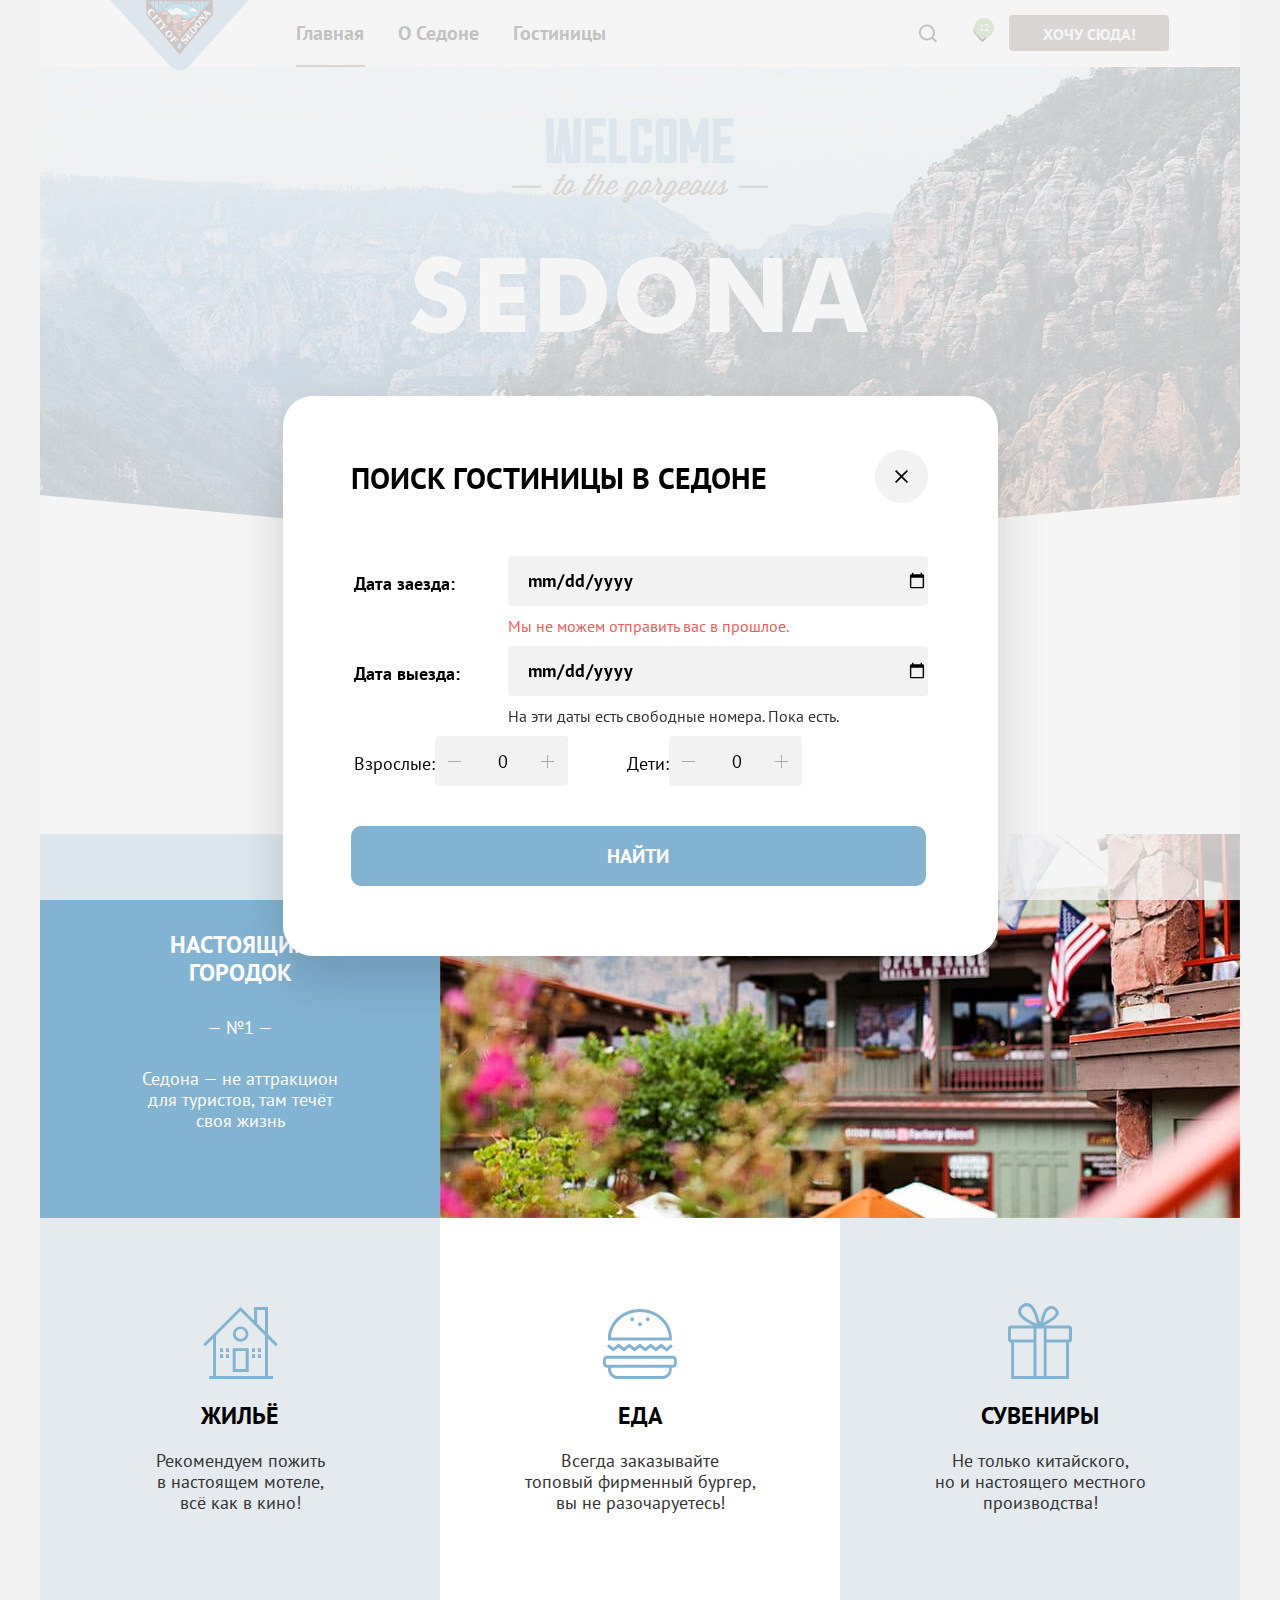
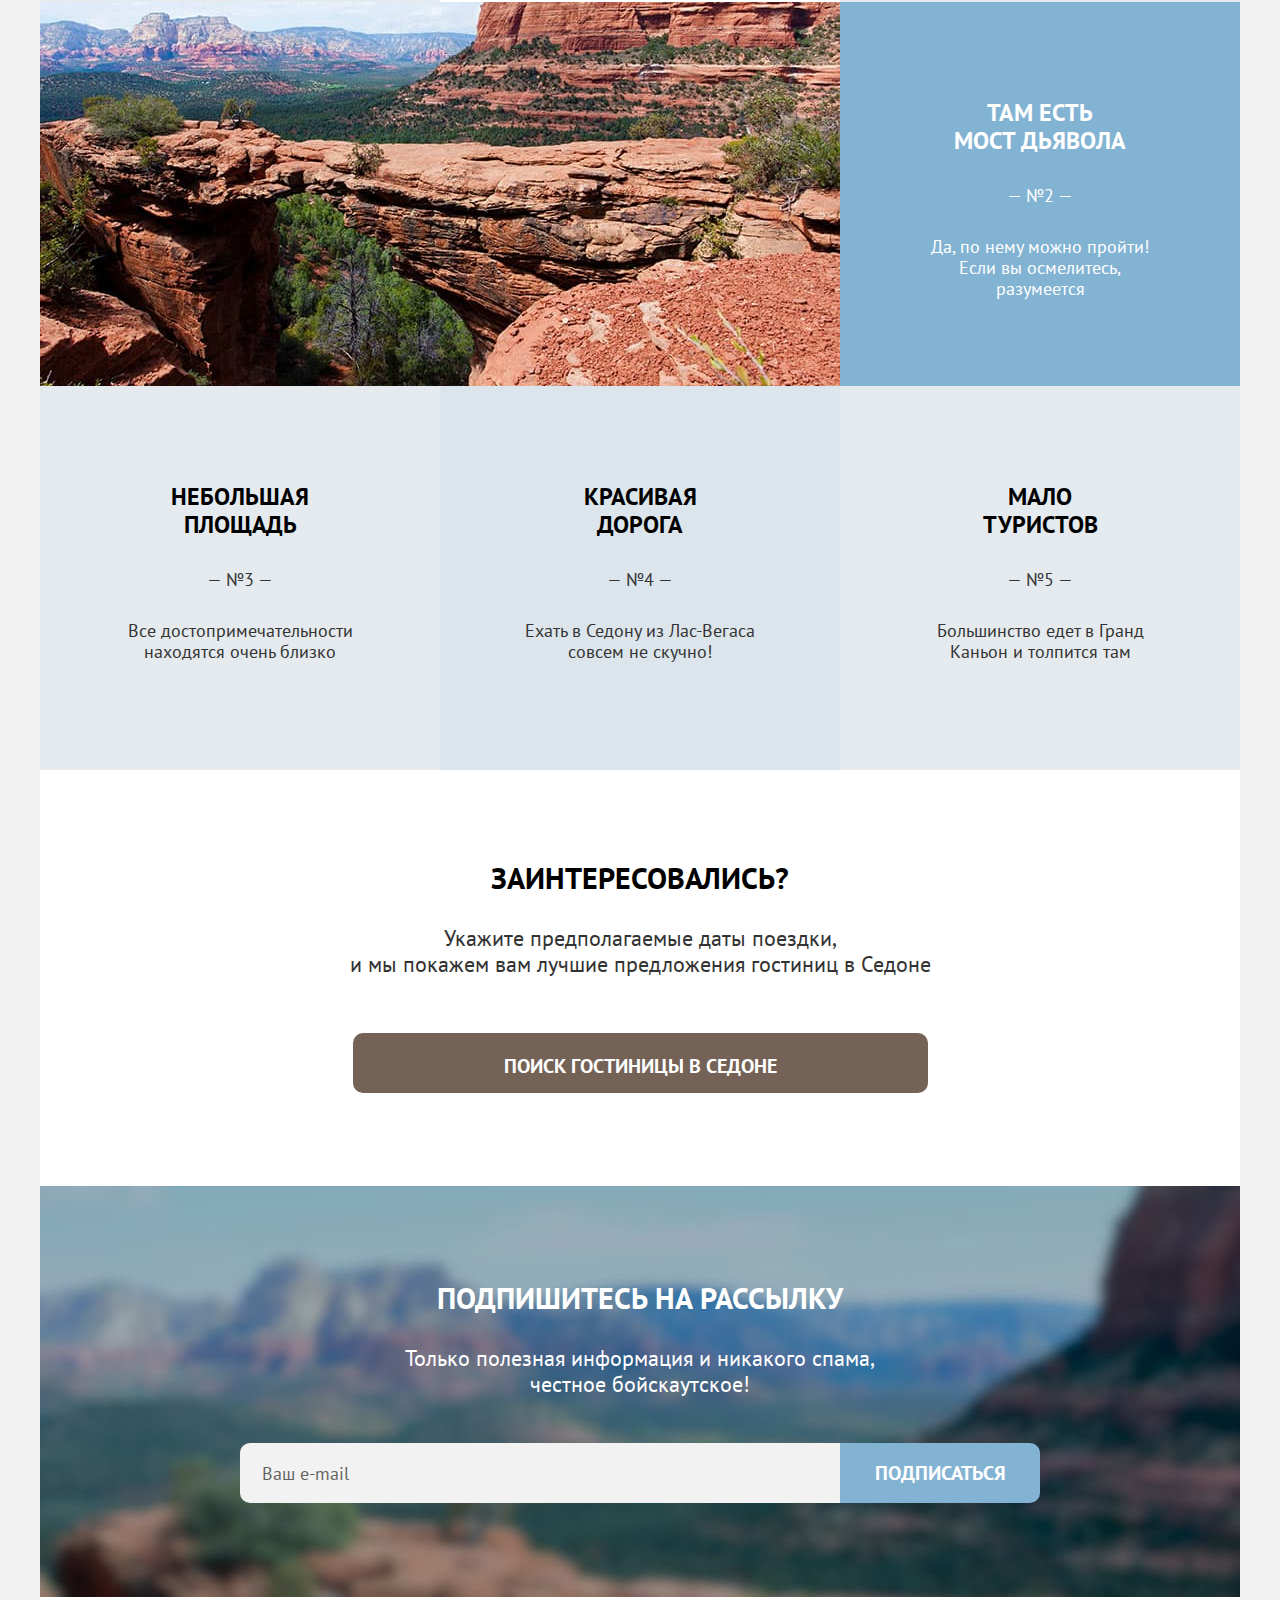
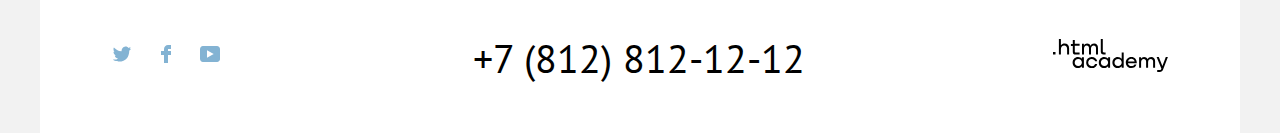
==== index.html @ f388c0b7 "Декоративные элементы на внутренней странице" ====
<!DOCTYPE html>
<html lang="ru">
  <head>
    <meta charset="utf-8">
    <title>HTML Academy: Седона</title>
    <link rel="stylesheet" href="styles/styles.css">
  </head>
  <body>
    <header class="page-header">
      <nav class="navigation">
        <a class="navigation-logo" href="#">
          <img class="header-logo" src="images/header/brandsedona.svg" width="139" height="70" alt="Логотип Седона">
        </a>
        <ul class="navigation-list">
          <li class="navigation-item">
            <a class="navigation-link navigation-link-current" href="#">Главная</a>
          </li>
          <li class="navigation-item">
            <a class="navigation-link" href="#">О Седоне</a>
          </li>
          <li class="navigation-item">
            <a class="navigation-link" href="catalog.html">Гостиницы</a>
          </li>
        </ul>
        <ul class="navigation-list navigation-user">
          <li class="navigation-item menu-user">
            <a class="navigation-link" href="#">
              <svg class="navigation-icon" aria-hidden="true" focusable="false" width="20" height="19" viewBox="0 0 20 19" fill="none" xmlns="http://www.w3.org/2000/svg">
                <path d="m19.026 17.05-3.71-3.7c1.002-1.3 1.704-3 1.704-4.9 0-4.4-3.61-8-8.023-8C4.585.45.975 4.15.975 8.55c0 4.4 3.61 8 8.022 8 1.805 0 3.51-.6 4.914-1.7l3.71 3.7 1.405-1.5Zm-10.029-2.5c-3.309 0-6.017-2.7-6.017-6s2.708-6 6.017-6c3.31 0 6.017 2.7 6.017 6s-2.707 6-6.017 6Z"/></svg>
              <span class="visually-hidden">
                Поиск
              </span>
            </a>
          </li>
          <li class="navigation-item menu-user">
            <a class="navigation-link" href="#">
              <svg class="navigation-icon" aria-hidden="true" focusable="false" width="19" height="17" viewBox="0 0 19 17" fill="none" xmlns="http://www.w3.org/2000/svg">
                <path d="M9.44 17c-.3 0-.6-.1-.8-.4-5.41-6.1-6.72-7.5-7.02-7.9A5.4 5.4 0 0 1 6.03 0c1.3 0 2.51.5 3.51 1.3a5.47 5.47 0 0 1 9.03 4.1c0 1.3-.5 2.5-1.3 3.4l-7.02 7.9c-.2.2-.4.3-.8.3ZM3.43 7.5c.3.4 3.5 4 6.11 6.9l6.22-7c.5-.5.7-1.2.7-2 0-1.8-1.5-3.3-3.3-3.3-1 0-2.01.5-2.71 1.3-.3.3-.6.4-.9.4-.3 0-.6-.2-.8-.4a3.7 3.7 0 0 0-2.72-1.3c-1.8 0-3.3 1.5-3.3 3.3-.1.9.3 1.6.7 2.1-.1 0-.1 0 0 0Z"/></svg>
              <span class="visually-hidden">
                Избранное
              </span>
              <div class="likes">
                <span class="amount-likes">12</span>
              </div>
            </a>
          </li>
          <li class="navigation-item navigation-button">
            <a class="button-want button-brown" href="#">Хочу сюда!</a>
          </li>
        </ul>
      </nav>
    </header>
    <main class="main-container main-index">
      <div class="page-container">
      <div class="logotype">
       <h1 class="visually-hidden">Седона</h1>
       <img class="logo" src="images/index/welcome.svg" width="458" height="352" alt="Welcom to Sedona">
      </div>
      <div class="description">
         <p class="definition">Седона — небольшой городок в Аризоне,<br>заслуживающий большего!</p>
         <p class="cause">Рассмотрим 5 причин, по которым Седона круче, чем Гранд-Каньон!</p>
      </div>
      <section class="advantages">
        <h2 class="visually-hidden">Преимущества</h2>
        <ul class="advantages-list">
          <li class="advantages-item real-city">
            <h3 class="advantages-title">Настоящий<br> городок</h3>
            <span class="number">— №1 —</span>
            <p class="advantages-description">Седона — не аттракцион для туристов, там течёт своя жизнь</p>
          </li>
          <li class="advantages-item picture photo-one"></li>
          <li class="advantages-item icon-house">
            <h3 class="travel-item">Жильё</h3>
            <p class="travel-reason">Рекомендуем пожить<br> в настоящем мотеле,<br> всё как в кино!</p>
          </li>
          <li class="advantages-item food icon-burger">
            <h3 class="travel-item">Еда</h3>
            <p class="travel-reason">Всегда заказывайте<br> топовый фирменный бургер,<br> вы не разочаруетесь!</p>
          </li>
          <li class="advantages-item icon-present">
            <h3 class="travel-item">Сувениры</h3>
            <p class="travel-reason">Не только китайского,<br> но и настоящего местного<br> производства!</p>
          </li>
          <li class="advantages-item picture photo-two"></li>
          <li class="advantages-item bridge">
            <h3 class="advantages-title">Там есть<br> мост дьявола</h3>
            <span class="number">— №2 —</span>
            <p class="advantages-description">Да, по нему можно пройти! Если вы осмелитесь, разумеется</p>
          </li>
          <li class="advantages-item">
            <h3 class="advantages-title">Небольшая<br> площадь</h3>
            <span class="number reason">— №3 —</span>
            <p class="advantages-description reason">Все достопримечательности находятся очень близко</p>
          </li>
          <li class="advantages-item beautiful-road">
            <h3 class="advantages-title">Красивая<br> дорога</h3>
            <span class="number reason">— №4 —</span>
            <p class="advantages-description reason">Ехать в Седону из Лас-Вегаса совсем не скучно!</p>
          </li>
          <li class="advantages-item">
            <h3 class="advantages-title">Мало<br> туристов</h3>
            <span class="number reason">— №5 —</span>
            <p class="advantages-description reason">Большинство едет в Гранд Каньон и толпится там</p>
          </li>
        </ul>
      </section>
      <section class="hotel-search">
        <h2 class="visually-hidden">Поиск гостиницы</h2>
        <h3 class="hotel-search-title">Заинтересовались?</h3>
        <p class="hotel-search-description">Укажите предполагаемые даты поездки,<br>
          и мы покажем вам лучшие предложения гостиниц в Седоне</p>
        <a class="button-search button-brown" href="#">ПОИСК ГОСТИНИЦЫ В СЕДОНЕ</a>
      </section>
      <section class="newletter newletter-index">
        <h2 class="visually-hidden">Рассылка</h2>
        <h3 class="subscription">Подпишитесь на рассылку</h3>
        <p class="newletter-description">Только полезная информация и никакого спама,<br> честное бойскаутское!</p>
        <form class="newletter-form" action="https://echo.htmlacademy.ru/" method="post">
          <label>
          <input class="field" type="email" name="newletter-email" placeholder="Ваш e-mail" required>
          </label>
          <button class="newletter-button button-blue" type="submit">Подписаться</button>
        </form>
       </section>
      </div>
    </main>
      <footer class="page-footer">
       <section class="footer-social">
          <ul class="footer-social-list">
            <li class="footer-social-item">
              <a class="button-social" href="https://twitter.com/htmlacademy_ru">
                <svg class="social-icon" aria-hidden="true" focusable="false" width="18" height="16" viewBox="0 0 18 16" fill="none" xmlns="http://www.w3.org/2000/svg">
                  <path fill="currentColor" d="M11.6.68c1.8-.5 3.2.3 3.8 1.2.7-.2 1.4-.5 2.1-.7 0 .9-.6 1.5-.9 1.8.7.1 1.4-.6 1.4-.6-.2 1-1.1 1.8-1.7 2-.2 6.8-3.3 11.2-10.6 11.1h-.5c-.4 0-4.4-.5-5.2-1.9
                   2.4.2 4.1-.4 5-1.2-1-.3-2.9-.4-3.2-2.9.4.1.6.2 1.3.1-1.3-.8-2.7-1.6-2.6-3.8.3.3 1.1.5 1.4.5-.8-.2-2.1-3.3-1-4.9 1.9 1.9 4 3.6 7.6 3.8.2-2.4 1.2-3.9 3.1-4.5Z"/></svg>
                <span class="visually-hidden">Твиттер</span>
              </a>
            </li>
            <li class="footer-social-item">
              <a class="button-social" href="https://www.facebook.com/htmlacademy">
                <svg class="social-icon" aria-hidden="true" focusable="false" width="10" height="18" viewBox="0 0 10 18" fill="none" xmlns="http://www.w3.org/2000/svg">
                  <path fill="currentColor" d="M7 0C4.8 0 3 1.8 3 4v2H0v4h3v8h4v-8h3V6H7V4h3V0H7Z"/></svg>
                <span class="visually-hidden">Фейсбук</span>
              </a>
            </li>
            <li class="footer-social-item">
              <a class="button-social" href="https://www.youtube.com/c/HTMLAcademyRUS">
                <svg class="social-icon" aria-hidden="true" focusable="false" width="20" height="16" viewBox="0 0 20 16" fill="none" xmlns="http://www.w3.org/2000/svg">
                  <path fill="currentColor" d="M17 0H2.9C1.2 0 0 1.5 0 3.2v9.5C0 14.5 1.2 16 2.9 16h14.3c1.5 0 2.9-1.5 2.9-3.2V3.2C19.9 1.5 18.7
                   0 17 0ZM7 11.8V4.2L13.7 8 7 11.8Z"/></svg>
                <span class="visually-hidden">Ютуб</span>
              </a>
            </li>
          </ul>

          <a class="footer-phone" href="tel:88128121212">
            <span class="phone-number">+7 (812) 812-12-12<span></span>
          </a>

          <div class="container-footer-link">
            <a class="htmlacademy-link" href=" https://htmlacademy.ru/">
            <svg aria-hidden="true" focusable="false" width="115" height="34" viewBox="0 0 115 34" fill="none" xmlns="http://www.w3.org/2000/svg">
              <path fill="currentColor" d="M0 12.9v2.6h2.5v-2.6H0ZM11.6 4.5c-1.6 0-2.8.7-3.6 1.7h-.1V0h-2v15.5h2v-5.3c0-2.1 1.3-3.6 3.3-3.6 1.8 0 2.9 1.4 2.9 3.2v5.7h2V9.4c.1-3-1.8-4.9-4.5-4.9ZM26.6 4.8h-4.8V1.1h-2v3.8h-1.9v2h1.9v6c0
               1.7 1 2.7 2.7 2.7h4.1v-2h-3.7c-.7 0-1.1-.4-1.1-1.1V6.8h4.8v-2ZM41.1 4.6c-1.6 0-2.9.8-3.5 2.1h-.1c-.6-1.2-1.8-2.1-3.4-2.1-1.4 0-2.5.8-3.1 1.8h-.1V4.8H29v10.6h2V10c0-2 1-3.5 2.6-3.5 1.5 0 2.4 1 2.4 2.6v6.3h2V9.8c0-2.4 1.4-3.3 2.6-3.3 1.5 0 2.4 1 2.4 2.6v6.3h2V8.9c.1-2.5-1.4-4.3-3.9-4.3ZM47.8 12.7c0 1.7 1 2.7 2.8 2.7h2v-2h-1.7c-.7 0-1.1-.4-1.1-1.1V0h-2v12.7ZM28.9 19.7c-.9-1.1-2.2-1.8-3.9-1.8-3.1 0-5.4 2.3-5.4 5.6s2.3 5.6 5.4 5.6c1.8 0 3-.8 3.8-1.9h.1v1.6h2V18.2h-2v1.5Zm-3.6 7.4c-2.2 0-3.6-1.6-3.6-3.6s1.4-3.6 3.6-3.6 3.6 1.6 3.6 3.6c0 1.9-1.4 3.6-3.6 3.6ZM44.2 22c-.5-2.4-2.6-4.1-5.4-4.1a5.4 5.4 0 0 0-5.6 5.6c0 3.1 2.2 5.6 5.6 5.6 2.8 0 4.9-1.8 5.4-4.2h-2.1a3.4 3.4 0 0 1-3.3 2.3c-2.2 0-3.6-1.6-3.6-3.6s1.4-3.6 3.6-3.6c1.6 0 2.8 1 3.3 2.2h2.1V22ZM55.1 19.7c-.9-1.1-2.2-1.8-3.9-1.8-3.1 0-5.4 2.3-5.4 5.6s2.3 5.6 5.4 5.6c1.8 0 3-.8 3.8-1.9h.1v1.6h2V18.2h-2v1.5Zm-3.6 7.4c-2.2 0-3.6-1.6-3.6-3.6s1.4-3.6 3.6-3.6 3.6 1.6 3.6 3.6c0 1.9-1.5 3.6-3.6 3.6ZM68.7 19.8c-.9-1.1-2.2-1.9-3.9-1.9-3.1 0-5.4 2.3-5.4 5.6s2.2 5.6 5.4 5.6c1.7 0 3-.8 3.8-1.8h.1v1.5h2V13.4h-2v6.4Zm-3.6 7.3c-2.2 0-3.6-1.6-3.6-3.6s1.4-3.6 3.6-3.6 3.6 1.6 3.6 3.6c-.1 2-1.5 3.6-3.6 3.6ZM78.3 17.9c-3.3 0-5.5 2.5-5.5 5.6 0 3 2.1 5.6 5.5 5.6 2.5 0 4.5-1.3 5.2-3.6h-2.1c-.5 1-1.6 1.6-3 1.6-1.9 0-3.3-1.3-3.4-2.9h8.8c.2-3.6-2-6.3-5.5-6.3Zm0 1.9c1.7 0 3 1 3.3 2.6h-6.5c.3-1.5 1.5-2.6 3.2-2.6ZM98.2 17.9c-1.6 0-2.9.8-3.6 2h-.1c-.6-1.2-1.8-2-3.4-2-1.4 0-2.5.7-3.1 1.8v-1.5h-1.9v10.6h2v-5.4c0-2 1-3.4 2.6-3.5 1.5 0 2.4 1 2.4 2.6v6.3h2v-5.6c0-2.4 1.4-3.3 2.6-3.3 1.5 0 2.4 1 2.4 2.6v6.3h2v-6.5c.1-2.6-1.4-4.4-3.9-4.4ZM109.4 27l-3.6-8.9h-2.2l4.8 11.6c-.3.9-.7 1.2-1.7 1.2h-2.5v2h2.5c1.8 0 2.8-.8 3.5-2.6l4.7-12.2h-2.1l-3.4 8.9Z"/></svg>
            </a>
          </div>
        </section>
      </footer>
      <div class="modal-container">
        <div class="modal modal-hotel-search">
          <button class="modal-close-button">
            <span class="visually-hidden">Закрыть</span>
          </button>
          <section class="modal-content">
            <h2 class="modal-title">Поиск гостиницы в Седоне</h2>
            <form class="search-form" action="https://echo.htmlacademy.ru/" method="post">
              <p class="field-group">
                <label class="field-name" for="arrival-field">Дата заезда:</label>
                <input class="date-field field" type="date" name="arrival-date-field" id="arrival-date">
              </p>
              <span class="inform-text">Мы не можем отправить вас в прошлое.</span>
              <p class="field-group">
                <label class="field-name" for="arrival-field">Дата выезда:</label>
                <input class="date-field field" type="date" name="departure-date-field" id="arrival-date">
              </p>
              <span class="departure-date-text inform-text">На эти даты есть свободные номера. Пока есть.</span>
              <div class="container-field-group">
                <label class="field-name" for="adult-field">Взрослые:</label>
                <div class="container-number">
                  <button class="number-minus" type="button"></button>
                  <input class="adult-field field" type="number" value="0" step="1" name="number-adult" id="adult-field">
                  <button class="number-plus" type="button"></button>
                </div>
                <label class="field-name " for="children-field">Дети:</label>
                <div class="container-number">
                  <button class="number-minus children-minus" type="button"></button>
                  <input class="children-field field " type="number" value="0" step="1" name="number-children" id="children-field">
                  <button class="number-plus" type="button"></button>
                </div>
              </div>
              <button class="button-blue button-form-search">Найти</button>
            </form>
          </section>
        </div>

      </div>
    </body>
</html>
---- styles/styles.css ----
@font-face {
  font-family: "PT Sans";
  font-style: normal;
  font-weight: 400;
  src: url("../fonts/ptsans-400.woff2") format("woff2");
  font-display: swap;
}

@font-face {
  font-family: "PT Sans";
  font-style: normal;
  font-weight: 700;
  src: url("../fonts/ptsans-700.woff2") format("woff2");
  font-display: swap;
}

@font-face {
  font-family: "PT Sans";
  font-style: italic;
  font-weight: 400;
  src: url("../fonts/ptsans-italic.woff2") format("woff2");
  font-display: swap;
}

@font-face {
  font-family: "PT Sans";
  font-style: italic;
  font-weight: 700;
  src: url("../fonts/ptsans-700-italic.woff2") format("woff2");
  font-display: swap;
}

html {
  height: 100%;
}

body {
  margin: 0;
  display: flex;
  flex-direction: column;
  min-height: 100%;
  font-family: "PT Sans", sans-serif;
  font-size: 18px;
  line-height: 21px;
  color: #000000;
  background-color: #f2f2f2;
}

.visually-hidden {
  position: absolute;
  width: 1px;
  height: 1px;
  margin: -1px;
  padding: 0;
  border: 0;
  clip: rect(0 0 0 0);
  overflow: hidden;
}

.main-container {
  flex-grow: 1;
}

.page-header {
  background-color: #ffffff;
  width: 1200px;
  margin: 0 auto;
  min-height: 70px;
}

.navigation {
  width: 1060px;
  min-height: 66px;
  margin: 0 auto;
  position: relative;
  display: flex;
  flex-wrap: wrap;
}

.navigation-logo {
  position: absolute;
}

.header-logo {
  vertical-align: bottom;
}

.navigation-list {
  margin: 0;
  padding: 0;
  width: 445px;
  margin-left: 169px;
  list-style-type: none;
  display: flex;
  align-items: center;
  flex-wrap: wrap;
}

.navigation-user {
  margin: 0;
  min-width: 264px;
  display: flex;
  justify-content: flex-end;
}

.navigation-link {
  display: block;
  padding: 20px 17px;
  font-size: 20px;
  line-height: 26px;
  font-weight: 700;
  text-decoration: none;
  color: inherit;
  position: relative;
  min-width: 20px;
}

.navigation-item {
  position: relative;
}

.menu-user {
  min-width: 42px;
}

.navigation-link-current::before {
  position: absolute;
  right: 16px;
  bottom: -1px;
  left: 17px;
  height: 2px;
  background-color: #756257;
  content: "";
}

.navigation-link:hover {
  color: #756257;
}

.navigation-link:active {
  color: rgba(117, 98, 87, 0.3);
}

.navigation-link:hover .navigation-icon {
  fill: #756257;
}

.navigation-link:active .navigation-icon,
.navigation-link:active .amount-likes {
  fill: #756257;
  color: #FFFFFF;
  opacity: 0.3;
}

.navigation-icon {
  position: absolute;
  top: 0;
  right: 0;
  bottom: 0;
  left: 0;
  margin: auto;
  fill: #000000;
}

.likes {
  font-size: 10px;
  line-height: 13px;
  font-weight: 400;
  color: #ffffff;
  background-color: #7db54f;
  position: absolute;
  top: 5px;
  right: 15px;
  border-radius: 50%;
  width: 20px;
  height: 20px;
}

.amount-likes {
  display: block;
  text-align: center;
  padding-top: 3px;
}

.button-want {
  padding: 9px 15px 7px;
  font-size: 16px;
  line-height: 20px;
  font-weight: 700;
  text-align: center;
  text-transform: uppercase;
  color: #ffffff;
  min-width: 160px;
  border-radius: 4px;
  box-sizing: border-box;
  display: block;
}

.button-brown {
  background-color: #756257;
  text-decoration: none;
  border: none;
}

.button-brown:hover {
  background-color: #615048;
  border-radius: 4px;
}

.button-brown:focus {
  background: #615048;
  outline: 3px solid #83B3D3;
  border-radius: 4px;
  outline-offset: 0;
}

.button-brown:active {
  color: rgba(255, 255, 255, 0.3);
  outline: none;
}

.button-blue {
  background-color: #83b3d3;
  text-decoration: none;
  border: none;
}

.button-blue:hover {
  background-color: #68A2CA;
}

.button-blue:focus {
  background-color: #68A2CA;
  outline: 3px solid #756257;
  outline-offset: 0;
}

.button-blue:active {
  background: #68A2CA;
  color: #FFFFFF;
  opacity: 0.3;
}

.button-green {
  background-color: #7db54f;
  text-decoration: none;
  border: none;
  border-radius: 4px;
}

.button-green:hover {
  background-color: #6c9e42;
}

.button-green:focus {
  background-color: #6c9e42;
  outline: 3px solid #756257;
  outline-offset: 0;
}

.button-green:active {
  color: #FFFFFF;
  opacity: 0.3;
  outline: none;
}

.page-container {
  width: 1200px;
  margin: 0 auto;
  margin-top: -3px;
  display: flex;
  flex-direction: column;
}

.logo {
  display: block;
  margin: 51px auto 25px;

}

.logotype {
  color: #ffffff;
  background-color: #000000;
  background: url("../images/index/index-background.jpg") no-repeat;
  background-size: cover;
}

 .logotype::after {
   content: "";
   height: 57px;
   width: 100%;
   display: block;
   background-image: url("../images/index/divider.svg");
   background-repeat: no-repeat;
   background-size: 100% auto;
}

.description {
  color: #000000;
  background-color: #ffffff;
}

.definition {
  font-size: 30px;
  line-height: 36px;
  font-weight: 700;
  text-align: center;
  text-transform: uppercase;
  margin: 0 auto;
  margin-top: 63px;
  margin-bottom: 31px;
}

.cause {
  font-weight: 400;
  font-size: 22px;
  line-height: 36px;
  text-align: center;
  color: #333333;
  width: 720px;
  margin: 0 auto;
  margin-bottom: 80px;
}

.advantages-list {
  margin: 0;
  padding: 0;
  list-style-type: none;
  text-align: center;
  display: flex;
  flex-wrap: wrap;
  justify-content: flex-start;
}

.advantages-title {
  margin-top: 97px;
  margin-bottom: 30px;
  font-weight: bold;
  font-size: 24px;
  line-height: 28px;
  text-transform: uppercase;
}

.advantages-description {
  margin: 30px 90px 87px;
}

.number {
  margin-bottom: 30px;
}

.advantages-item {
  background-color: rgba(131, 179, 211, 0.12);
  width: 400px;
  min-height: 384px;
}

.travel-reason {
  margin: 0 75px 79px;
  color: #333333;
}

.reason {
  color: #333333;
  text-align: center;
  margin: 30px 75px 108px;
}

.picture {
  width: 800px;
  height: 384px;
}

.photo-one {
  background: url("../images/index/photo-city-of-sedona.jpg") no-repeat;
}

.photo-two {
  background: url("../images/index/photo-grand-canyon.jpg") no-repeat;
}

.real-city,
.bridge {
  color: #ffffff;
  background-color: #83b3d3;
}

.food {
  background-color: #ffffff;
}

.beautiful-road {
  background-color: rgba(131, 179, 211, 0.2);
}

.icon-house {
  background-image: url("../images/index/icon-house.svg");
  background-repeat: no-repeat;
  background-position: center 89px;
  background-size: 75px 72px;
}

.icon-burger {
  background-image: url("../images/index/icon-burger.svg");
  background-repeat: no-repeat;
  background-position: center 91px;
  background-size: 74px 70px;
}

.icon-present {
  background-image: url("../images/index/icon-present.svg");
  background-repeat: no-repeat;
  background-position: center 85px;
  background-size: 64px 76px;
}

.travel-item {
  margin: 184px auto 20px;
  font-weight: bold;
  font-size: 24px;
  line-height: 28px;
  text-transform: uppercase;
}

.hotel-search {
  color: #000000;
  background-color: #ffffff;
  text-align: center;
  padding-bottom: 93px;
}

.hotel-search-title {
  font-weight: 700;
  font-size: 30px;
  line-height: 36px;
  text-transform: uppercase;
  width: 720px;
  margin: 0 auto;
  margin-top: 90px;
  margin-bottom: 29px;
}

.hotel-search-description {
  font-weight: 400;
  font-size: 22px;
  line-height: 26px;
  color: #333333;
  width: 720px;
  margin: 0 auto;
  margin-bottom: 56px;
}

.button-search {
  display: block;
  color: #ffffff;
  font-weight: 700;
  font-size: 20px;
  line-height: 36px;
  text-transform: uppercase;
  width: 575px;
  padding: 0;
  margin: 0 auto;
  border-radius: 10px;
  padding-top: 15px;
  padding-bottom: 9px;
}

.button-search:hover {
  border-radius: 10px;
}

.button-search:focus {
  border-radius: 10px;
}

.newletter-index {
  color: #ffffff;
  background-color: #000000;
  background-image: url("../images/index/background.jpg");
  background-size: cover;
  background-repeat: no-repeat;
  text-align: center;
  padding: 94px 0;
}

.subscription {
  font-weight: 700;
  font-size: 30px;
  line-height: 36px;
  text-transform: uppercase;
  margin: 0;
  margin-bottom: 29px;
}

.newletter-description {
  font-weight: 400;
  font-size: 22px;
  line-height: 26px;
  margin-bottom: 46px;
}

.newletter-form {
  display: flex;
  justify-content: center;
}

.field {
  width: 600px;
  height: 60px;
  margin: 0;
  padding: 0;
  padding-left: 22px;
  padding-right: 19px;
  border-radius: 10px 0 0 10px;
  border: none;
  background-color: #f2f2f2;
  box-sizing: border-box;
  font: inherit;
}

.field::placeholder {
  font-size: 18px;
  line-height: 26px;
  color: #000000;
  opacity: 0.6;
}

.field:hover {
  background-color: #e6e6e6;
}

.field:focus {
  outline: 3px solid #83b3d3;
  background-color: #e6e6e6;
}

.newletter-button {
  color: #ffffff;
  font-family: inherit;
  font-weight: 700;
  font-size: 20px;
  line-height: 26px;
  text-align: center;
  text-transform: uppercase;
  width: 200px;
  height: 60px;
  align-self: center;
  padding: 0;
  border: none;
  cursor: pointer;
  border-radius: 0 10px 10px 0;
}

.page-footer {
  margin: 0 auto;
  width: 1200px;
  color:#000000;
  background-color: #ffffff;
}

.footer-social {
  display: flex;
  flex-wrap: wrap;
  align-items: center;
  padding: 26px 62px 40px;
  color: #83b3d3;
}

.footer-social-list {
  margin: 0;
  padding: 0;
  list-style-type: none;
  width: 130px;
  display: flex;
  flex-wrap: wrap;
}

.button-social {
  display: block;
  width: 40px;
  height: 40px;
  color: #83b3d3;
  position: relative;
}

.social-icon {
  cursor: pointer;
  position: absolute;
  top: 0;
  right: 0;
  bottom: 0;
  left: 0;
  margin: auto;
}

.button-social:hover {
  color: #68A2CA;
}

.button-social:focus {
  color: #68A2CA;
  outline: 3px solid #83B3D3;
  border-radius: 10px;
  box-sizing: border-box;
}

.button-social:active {
  outline: none;
}

.footer-social-item {
  margin-right: 4px;
  margin-bottom: 8px;
}

.footer-social-item:nth-child(3n) {
  margin-right: 0;
}

.button-social {
  display: block;
  width: 40px;
  height: 40px;
  position: relative;
}

.footer-phone {
  color: #000000;
  font-weight: 400;
  font-size: 40px;
  line-height: 40px;
  text-align: center;
  text-decoration: none;
  display: block;
  width: 391px;
  height: 70px;
  margin: 0 auto;
}

.phone-number {
  display: block;
  padding: 15px;
  margin: 0;
  margin-left: 3px;
}

.footer-phone:hover {
  color: #756257
}

.footer-phone:focus {
  color: #756257;
  outline: 3px solid #83B3D3;
  border-radius: 10px;
}

.footer-phone:active {
  color: #756257;
  opacity: 0.3;
  border: none;
}

.htmlacademy-link {
  display: block;
  padding: 10px;
  color: #000000;
}

.htmlacademy-link:focus {
  color: #756257;
  border-radius: 10px;
  outline: 3px solid #83B3D3;
  box-sizing: border-box;
}

.htmlacademy-link:hover {
  color: #756257;
}

.htmlacademy-link:active {
  color: #756257;
  opacity: 0.3;
  outline: none;
}

/* Стилизация каталога */
.main-inner {
  width: 1200px;
  margin: 0 auto;
  background-color: #ffffff;
  display: flex;
  flex-direction: column;
}

.catalog-header {
  background-image: url("../images/catalog/catalog-background.jpg");
  background-size: cover;
  background-repeat: no-repeat;
  color: #ffffff;
  background-color: #000000;
  padding: 35px 72px 67px 66px;
  margin-top: -4px;
}

.inner-header-title {
  margin: 0;
  font-size: 60px;
  line-height: 78px;
  padding-left: 6px;
}

.breadcrumbs {
  display: flex;
  flex-wrap: wrap;
  list-style-type: none;
  margin: 0;
  padding: 0;
  margin-bottom: 45px;
  margin-top: -7px;
}

.breadcrumbs-arrow {
  background: url("../images/catalog/catalog-arrow.svg") no-repeat;
  height: 8px;
  width: 5px;
  opacity: 0.6;
  margin: auto;
  margin-right: 4px;
  margin-left: 1px;
}

.breadcrumbs-link {
  font-size: 16px;
  cursor: pointer;
  text-decoration: none;
  list-style-type: none;
  color: #ffffff;
  padding: 6px 8px 9px;
}

.breadcrumbs-link:hover {
  color: #ffffff;
  opacity: 0.6;
}

.breadcrumbs-link:focus{
  outline: 3px solid #83B3D3;
  border-radius: 4px;
  box-sizing: border-box;
}

.breadcrumbs-link:active {
  color: #ffffff;
  opacity: 0.3;
  outline: none;
}

.hotels-filter-title {
  font-size: 20px;
  font-weight: 700;
  line-height: 26px;
  padding: 0;
}

.hotels-filter{
  margin: 0;
  display: flex;
  flex-wrap: wrap;
}

.hotels-filter-group {
  margin: 0;
  padding: 0;
  border: none;
  margin-left: 6px;
}

.group-types {
  margin-left: 67px;
}

.hotels-filter-list {
  padding: 0;
  margin-top: 31px;
}

.hotels-filter-item {
  list-style-type: none;
  padding: 0;
  margin-bottom: 15px;
}

.hotels-filter-item:last-child {
  margin-bottom: 0;
}

.container-filter-button {
  display: flex;
  flex-direction: column;
  justify-content: flex-end;
  margin-left: auto;
}

.control {
  position: relative;
  display: block;
  padding-left: 39px;
}

.control-mark {
  position: absolute;
  left: 0;
  width: 20px;
  height: 20px;
  background-color: #FFFFFF;
  border-radius: 4px;
}

.control:hover .control-mark {
  background-color: rgba(255, 255, 255, 0.6);
}

.control-input:focus+.control-mark {
  background-color: rgba(255, 255, 255, 0.6);
  outline: 3px solid #83B3D3;
}

.control:active .control-mark {
  background-color: rgba(255, 255, 255, 0.3);
  outline: none;
}

.control-input[type="checkbox"]:checked + .control-mark::before,
.control-input[type="checkbox"]:checked + .control-mark::after {
  position: absolute;
  top: 5px;
  left: 5px;
  content: "";
  width: 12px;
  height: 10px;
  background-image: url("../images/catalog/check-mark.svg");
  background-repeat: no-repeat;
}

.control-input[type="radio"] + .control-mark {
  border-radius: 50%;
}

.control-input[type="radio"]:checked + .control-mark::before {
  position: absolute;
  top: 5px;
  left: 5px;
  width: 10px;
  height: 10px;
  background-color: #3F5E72;
  border-radius: 50%;
  content: "";
}

.filter-group-price {
  margin: 0;
  margin-left: 168px;
}

.range-wrapper-inputs {
  display: flex;
  justify-content: center;
  margin: 34px 0 30px 2px;
}

.catalog-filter-label {
  display: flex;
}

.range-input {
  margin: 0;
  border: 2px solid #FFFFFF;
  box-sizing: border-box;
  color: #ffffff;
  background-color: transparent;
  font: inherit;
}

.input-min-price {
  border-radius: 4px 0 0 4px;
  padding: 14px 0 10px 17px;
  border-right: 1px solid #FFFFFF;
  width: 143px;
}

.input-price-from {
  display: block;
  margin-left: -31px;
  padding: 13px 14px 13px 0;
  color:rgba(255, 255, 255, 0.3);
}

.input-price-before {
  display: block;
  margin-left: -37px;
  padding: 13px 19px 13px 0;
  color:rgba(255, 255, 255, 0.3);
}

.input-max-price {
  border-radius: 0 4px 4px 0;
  padding: 14px 0 10px 16px;
  border-left: 1px solid #ffffff;
  width: 144px;
}

.range-input::-webkit-outer-spin-button,
.range-input::-webkit-inner-spin-button {
  appearance: none;
  margin: 0;
}

.range {
  margin-left: 2px;
}

.range-scale {
  width: 287px;
  position: relative;
  height: 4px;
  background-color:rgba(255, 255, 255, 0.3);
  bottom: 1px;
}

.range-bar {
  position: absolute;
  height: 4px;
  background-color: #ffffff;
  bottom: 1px;
}

.range-toggle {
  position: absolute;
  width: 20px;
  height: 20px;
  background: #ffffff;
  border: 2px solid #ffffff;
  border-radius: 5px;
  cursor: pointer;
}

.range-toggle:hover {
  background-color: #ffffff;
  box-shadow: 0px 4px 10px rgba(0, 0, 0, 0.25);
}

.range-toggle:focus {
  outline: 3px solid #83b3d3;
  box-shadow: 0px 4px 10px rgba(0, 0, 0, 0.25);
}

.range-toggle:active {
  background-color: #ffffff;
  outline: 2px solid #83B3D3;
  box-shadow: 0px 7px 15px rgba(0, 0, 0, 0.4);
}

.toggle-min {
  top: -8px;
  left: 0px;
}

.toggle-max {
  top: -8px;
  right: -8px;
}

.button-apply {
  color:#ffffff;
  font-family: inherit;
  font-weight: 700;
  font-size: 16px;
  line-height: 21px;
  text-align: center;
  text-transform: uppercase;
  width: 160px;
  height: 48px;
  border: none;
  border-radius: 4px;
}

.button-apply:focus {
  outline: 3px solid #FFFFFF;;
}

.button-reset {
  color: #ffffff;
  background-color: transparent;
  font-family: inherit;
  font-weight: 400;
  font-size: 18px;
  line-height: 23px;
  text-align: center;
  width: 100px;
  height: 32px;
  border: none;
  background-color: transparent;
  margin: 16px auto 12px;
}

.button-reset:hover {
  color: #FFFFFF;
  opacity: 0.6;
}

.button-reset:focus {
  color: #ffffff;
  outline: 3px solid #83B3D3;
  border-radius: 4px;
  display: block;
  border: none;
}

.button-reset:active {
  color: #FFFFFF;
  opacity: 0.3;
  outline: none;
}

.select {
  width: 1057px;
  height: 48px;
  padding: 0;
  padding-top: 44px;
  margin: 0 auto;
  margin-bottom: 53px;
  display: flex;
  justify-content: flex-start;
  align-content: center;
}

.found-pages {
  margin: 0;
  font-family: inherit;
  font-weight: 700;
  font-size: 30px;
  line-height: 39px;
  text-transform: uppercase;
  margin-top: 5px;
  margin-bottom: 3px;
}

.select-control {
  font-family: inherit;
  font-weight: 400;
  font-size: 18px;
  line-height: 23px;
  color: #333333;
  width: 287px;
  height: 48px;
  border: 2px solid #E6E6E6;
  border-radius: 4px;
  margin-left: 192px;
  padding-left: 14px;
}

.select-field {
  background: url("../images/catalog/select-arrow.svg") no-repeat right 21px center;
  appearance: none;
}

.select-field:hover {
  border-color: #83b3d3;
}

.select-field:focus {
  outline: 2px solid #83b3d3;
  border: none;
}
.select-field:active {
  color: #333333;
  opacity: 0.3;
  border: 2px solid #E6E6E6;
  outline: none;
}

.select {
  position:relative;
  margin-bottom: 36px;
}

.container-button-view-type {
  margin-left: auto;
}

.button-view-type {
  display: inline-block;
  width: 48px;
  height: 48px;
  margin-right: 4px;
  border: 2px solid #E6E6E6;
  box-sizing: border-box;
  border-radius: 4px;
}

.button-view-type:last-child {
  margin-right: 0;
}

.button-view-type:hover {
  border: 2px solid #83B3D3;
  box-sizing: border-box;
  border-radius: 4px;
}

.button-view-type:focus {
  border: 2px solid #83B3D3;
  box-sizing: border-box;
  border-radius: 4px;
  outline: none;
}

.button-view-type-current:active {
  border: 2px solid #000000;
  box-sizing: border-box;
  border-radius: 4px;
}

.mode-tile {
  background: url("../images/catalog/mode-tile.svg") no-repeat center center;
}

.mode-slideshow {
  background: url("../images/catalog/mode-slideshow.svg") no-repeat center center;
}

.mode-list {
  background: url("../images/catalog/mode-list.svg") no-repeat center center;
}

.catalog-hotels {
  width: 1056px;
  margin: 0 auto;
}

.catalog-hotels-list {
  display: grid;
  grid-template-columns: repeat(3, 340px);
  gap: 10px 18px;
  list-style-type: none;
  padding: 0;
}

.catalog-hotels-item {
  display: grid;
  grid-template-rows: 206px min-content auto 37px 37px;
  grid-template-columns: 133px 141px;
  gap: 16px 25px;
  padding: 20px;
}

.hotel-image {
  grid-column: 1/-1;
}

.hotel-link {
  text-decoration: none;
  grid-column: 1/-1;
}

.hotel-title {
  color: #000000;
  font-weight: 700;
  font-size: 24px;
  line-height: 31px;
  margin: 0;
}

.hotel-image {
  object-fit: cover;
  cursor: pointer;
  outline-offset: 0;
}

.hotel-image:hover {
  opacity: 0.6;
}

.hotel-image:focus {
  outline: 3px solid #83B3D3;
}

.hotel-image:active {
  opacity: 0.3;
  outline: none;
}

.type-housing,
.hotel-price {
  color: #333333;
  font-weight: 400;
  font-size: 18px;
  line-height: 23px;
  margin: 0;
}

.button-hotel {
  color: #ffffff;
  font-weight: 700;
  font-size: 16px;
  line-height: 21px;
  text-align: center;
  text-transform: uppercase;
  border-radius: 4px;
  padding-top: 9px;
  padding-bottom: 10px;
}

.button-favorite:hover {
  outline: 1px solid #756257;
}

.button-favorit:active {
  outline: 1px solid #756257;
  color: #FFFFFF;
  opacity: 0.3;
}

.rating-stars {
  margin-right: 7px;
  align-self: center;
}

.hotel-rating {
  color: #333333;
  background-color: #F2F2F2;
  font-weight: 400;
  font-size: 16px;
  line-height: 21px;
  text-align: center;
  text-transform: uppercase;
  margin-left: auto;
  width: 160px;
  padding-top: 9px;
  padding-bottom: 10px;
  border-radius: 4px;
}

.rating-content {
  grid-column: 1/-1;
  display: flex;
}

.button-show-more {
  color: #ffffff;
  font-family: inherit;
  font-weight: 700;
  font-size: 20px;
  line-height: 26px;
  text-align: center;
  text-transform: uppercase;
  display: block;
  width: 620px;
  margin: 29px auto;
  padding: 17px 0;
  border-radius: 4px;
}

.container-button-show-more {
  border-top: 1px solid #E6E6E6;
  border-bottom: 1px solid #E6E6E6;
  margin-top: 34px;
  margin-bottom: 30px;
}

.container-pagination {
  width: 1056px;
  min-height: 55px;
  display: flex;
  flex-wrap: wrap;
  justify-content: space-between;
  margin: 0 auto;
  margin-bottom: 73px;
}

.pagination-list {
  margin: 0;
  padding: 0;
  list-style-type: none;
  display: flex;
  flex-wrap: wrap;
}

.pagination-item {
  margin-right: 8px;
  width: 55px;
  height: 55px;
}

.pagination-link.pagination-current {
  color: #000000;
  background-color: #F2F2F2;
  font-weight: 700;
  font-size: 20px;
  text-transform: uppercase;
}

.pagination-link {
  color: #ffffff ;
  background-color: #83b3d3;
  font-weight: bold;
  font-size: 20px;
  text-align: center;
  text-transform: uppercase;
  display: block;
  text-align: center;
  padding: 17px;
  border-radius: 4px;
  cursor: pointer;
  text-decoration: none;
}

.container-hotels-amount {
  width: 386px;
  display: flex;
  justify-content: space-between;
  margin-top: -2px;
}

.hotels-value {
  color: #333333;
  font-weight: 400;
  font-size: 18px;
  line-height: 23px;
}

.amount-value {
  width: 160px;
  padding-left: 17px;
  border: 2px solid #E6E6E6;
  border-radius: 4px;
  margin-top: 3px;
  margin-bottom: 4px;
}

.newletter-inner {
  color: #000000;
  background-color: #ffffff;
  text-align: center;
  margin-bottom: 140px;
}

.subscription-inner {
  font-weight: 700;
  font-size: 30px;
  line-height: 36px;
  text-align: center;
  text-transform: uppercase;
  margin-top: 0;
  margin-bottom: 46px;
  padding: 0;
}

.newletter-description-inner {
  color: #333333;
  font-weight: 400;
  font-size: 22px;
  line-height: 26px;
  text-align: center;
  width: 720px;
  margin: 0 auto;
  margin-bottom: 46px;
}

.modal-container {
  position: fixed;
  top: 0;
  left: 0;
  display: flex;
  width: 100%;
  height: 100%;
  background-color: rgba(242, 242, 242, 0.8);
}

.modal {
  margin: auto;
  margin-top: 396px;
  background-color: #ffffff;
  box-shadow: 0px 25px 50px rgba(0, 0, 0, 0.15);
  border-radius: 30px;
  position: relative;
  box-sizing: border-box;
}

.modal-hotel-search {
  width: 715px;
  padding: 62px 70px 70px 68px;
}

.modal-close-button {
  position: absolute;
  padding: 0;
  top: 0;
  right: 0;
  width: 53px;
  height: 53px;
  background-color: #f2f2f2;
  border-radius: 50%;
  border: none;
  background-image: url("../images/index/Close.svg");
  background-repeat: no-repeat;
  background-position: center;
  cursor: pointer;
  margin-top: 54px;
  margin-right: 70px;
}

.modal-title {
  margin: 0;
  margin-bottom: 58px;
  font-family: "PT Sans", sans-serif;
  font-size: 30px;
  line-height: 40px;
  font-weight: 700;
  color: #000000;
  text-transform: uppercase;
}

.field-group {
  margin: 0;
  font-family: inherit;
  font-weight: 700;
  font-size: 18px;
  line-height: 40px;
  display: flex;
  flex-wrap: wrap;
  justify-content: space-between;
}

.field-name {
  align-self: center;
  padding-top: 5px;
  padding-left: 3px;
}

.inform-text {
  color: #FF5757;
  font-family: PT Sans;
  font-weight: 400;
  font-size: 16px;
  line-height: 40px;
  display: block;
  margin-left: 157px;
}

.departure-date-text {
  color: #333333;
}

.date-field {
  width: 420px;
  margin: 0;
  padding: 0;
  background: #F2F2F2;
  border-radius: 4px;
  box-sizing: border-box;
  padding-left: 19px;
  height: 50px;
}

.container-field-group {
  display: flex;
  flex-wrap: wrap;
  margin-bottom: 40px;
}

.children-field,
.adult-field {
  width: 53px;
  height: 50px;
  appearance: textfield;
  border-radius: 0;
  background-color: #f2f2f2;
  text-align: center;
}

.children-field.field::-webkit-outer-spin-button,
.children-field.field::-webkit-inner-spin-button {
  appearance: none;
  margin: 0;
}

.adult-field::-webkit-outer-spin-button,
.adult-field::-webkit-inner-spin-button {
  appearance: none;
  margin: 0;
}

.container-number {
  display: flex;
}

.number-minus {
  width: 40px;
  height: 50px;
	padding: 0;
	display: block;
  background: url("../images/index/minus.svg") no-repeat center center;
  background-color: rgba(242, 242, 242, 1);
  border-radius: 4px 0 0 4px;
  border: none;
}

.number-plus {
	padding: 0;
	display: block;
  background: url("../images/index/plus.svg") no-repeat center center;
  background-color: rgba(242, 242, 242, 1);
  width: 40px;
  height: 50px;
  border-radius: 0 4px 4px 0;
  border: none;
}

.button-form-search {
  width: 575px;
  height: 60px;
  box-sizing: border-box;
  font-family: inherit;
  font-weight: 700;
  font-size: 20px;
  line-height: 40px;
  text-transform: uppercase;
  color: #ffffff;
  margin: 0 auto;
  border-radius: 10px;
}

.container-number:nth-child(2) {
  margin-right: 56px;
}

.number-minus
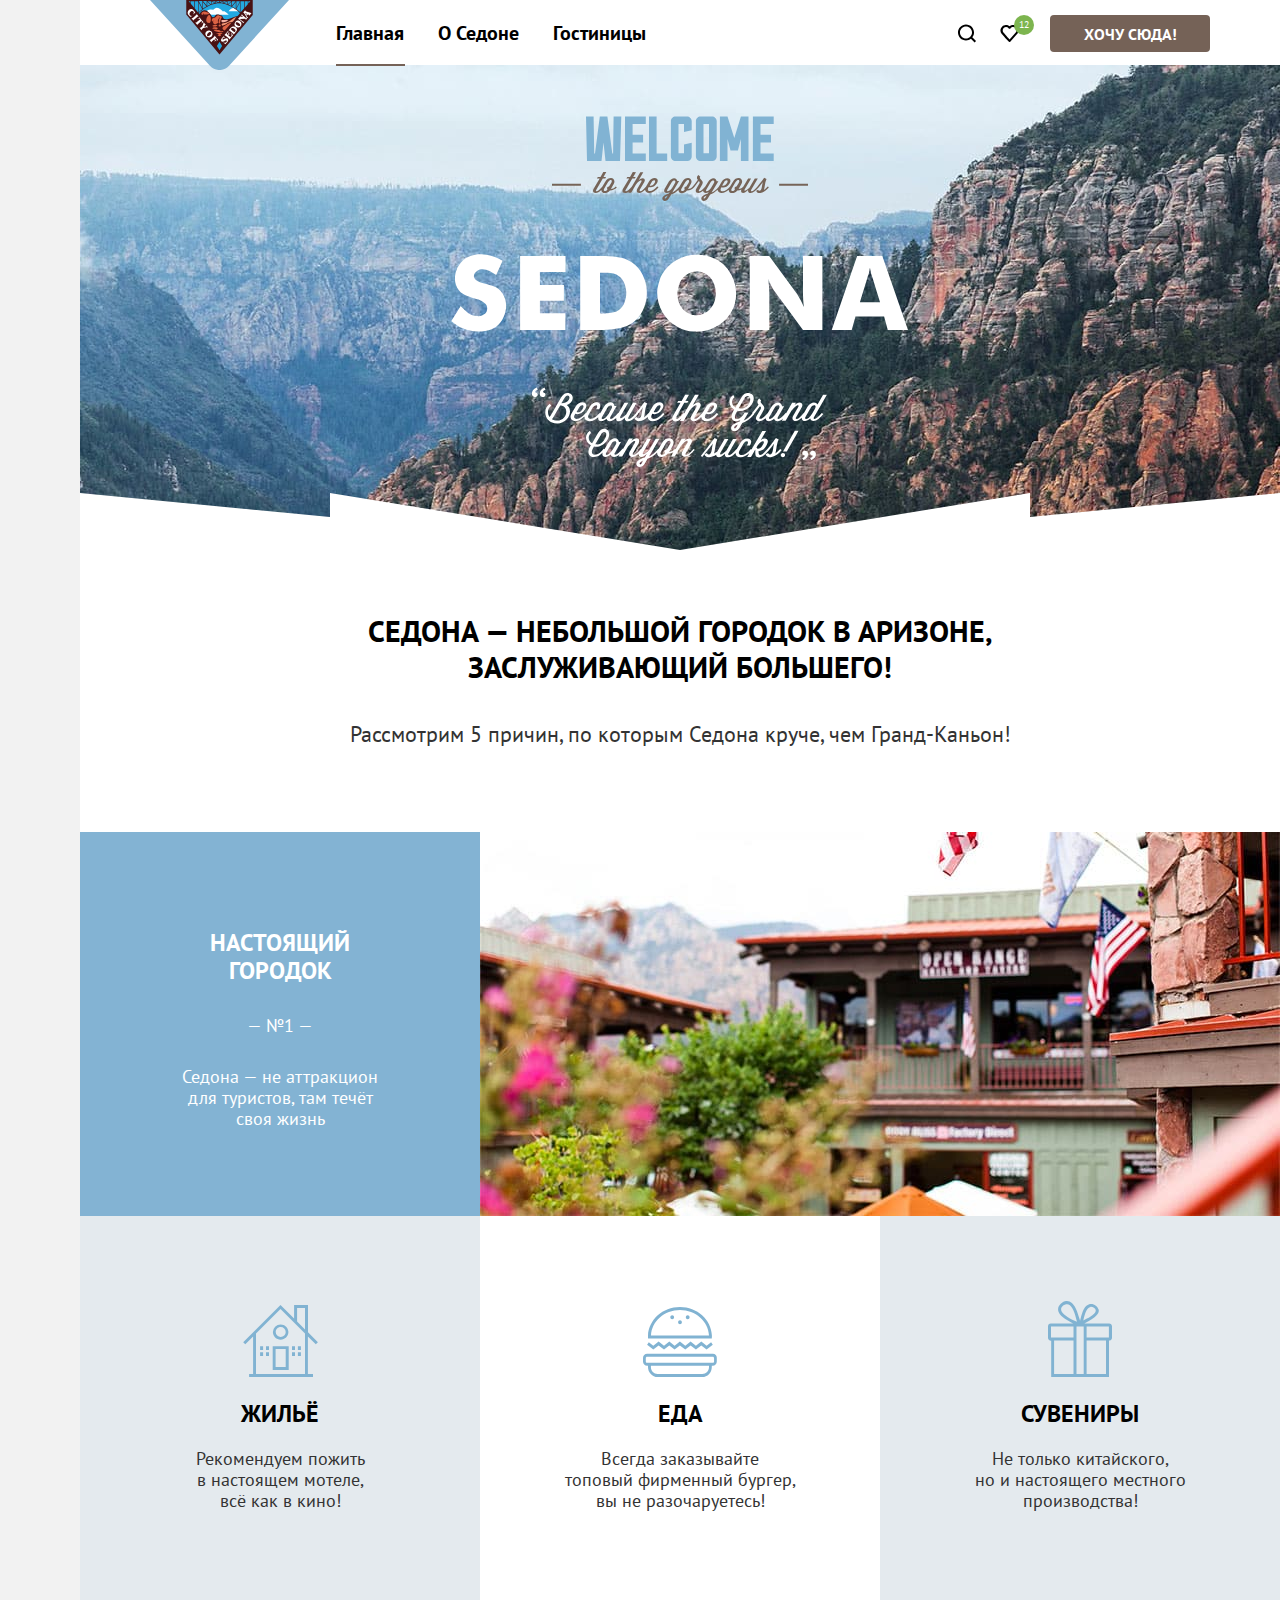
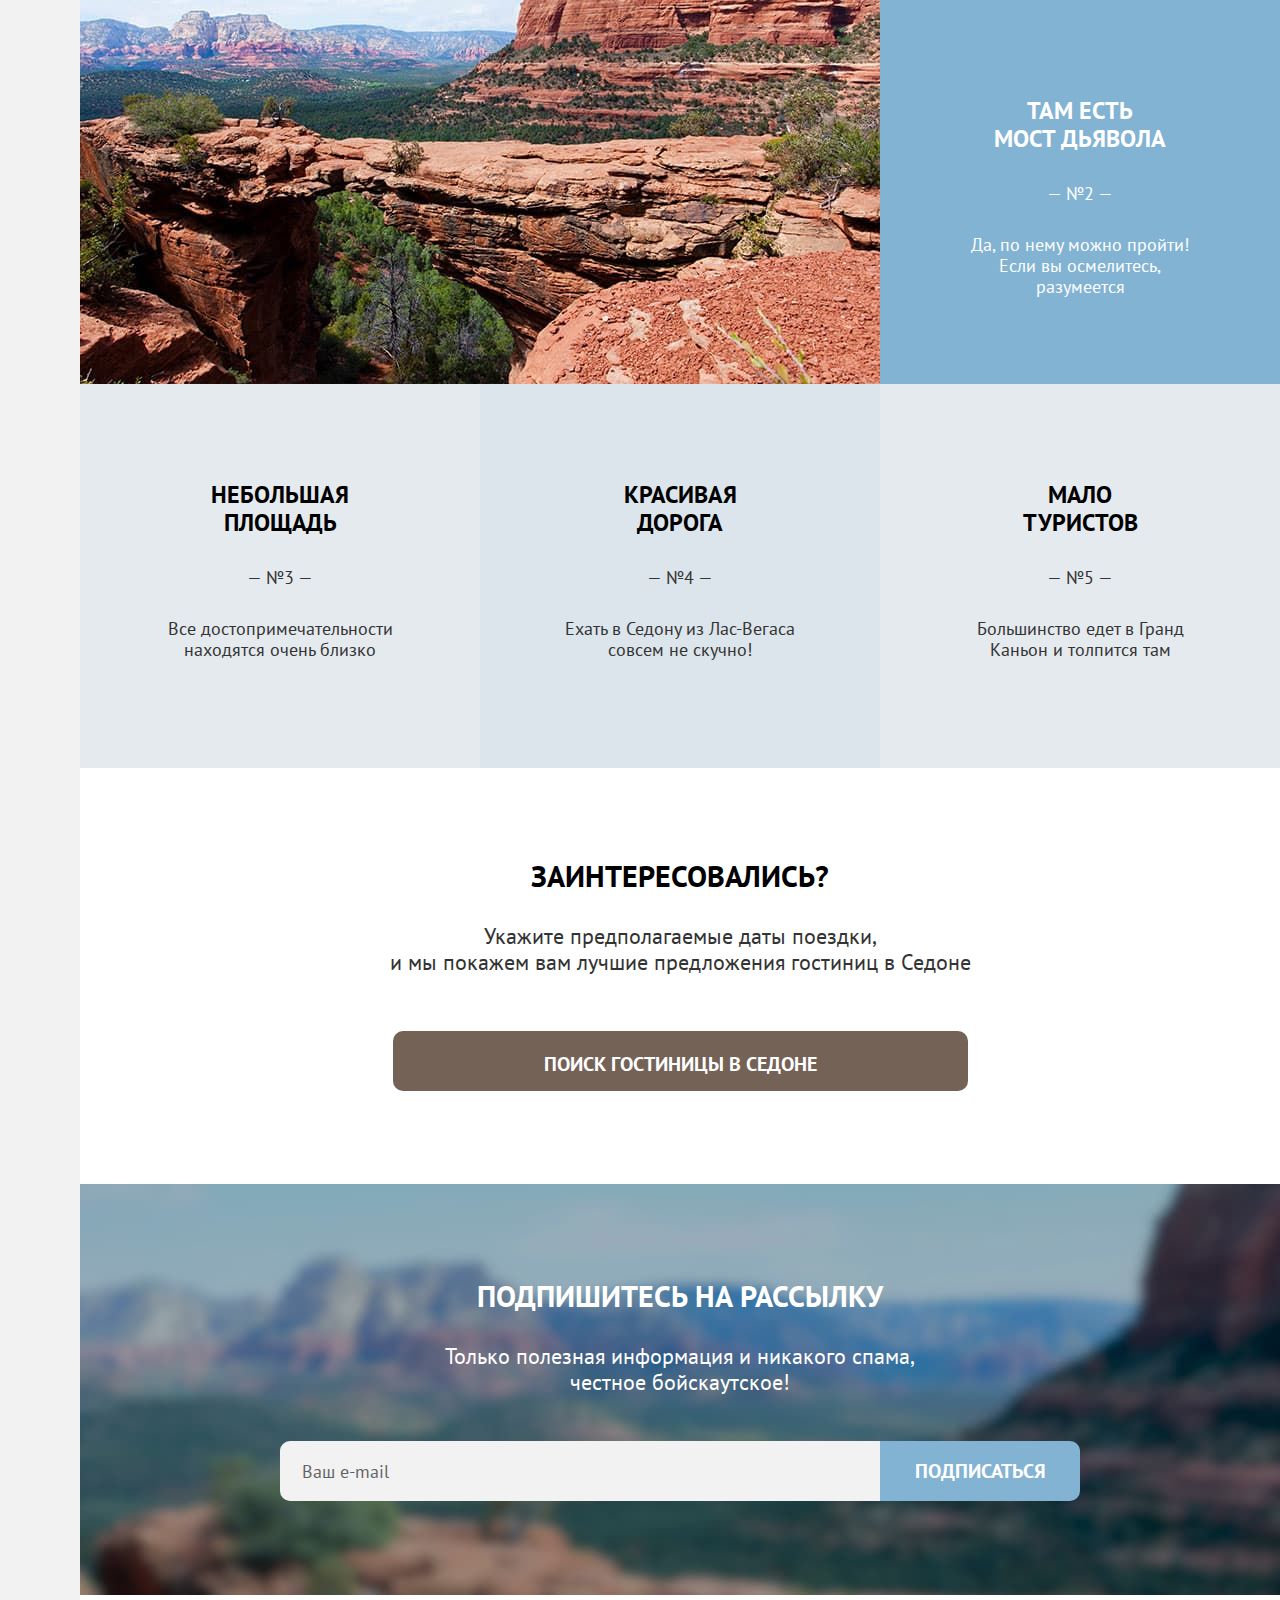
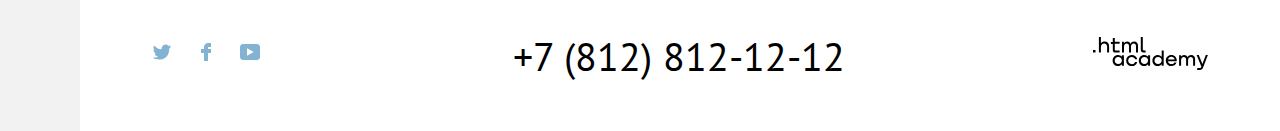
==== commit c0394204: "Завершаем вёрстку всех компонентов" ====
--- a/index.html
+++ b/index.html
@@ -153,19 +153,20 @@
           </ul>
 
           <a class="footer-phone" href="tel:88128121212">
-            <span class="phone-number">+7 (812) 812-12-12<span></span>
+            <span class="phone-number">+7 (812) 812-12-12</span>
           </a>
 
           <div class="container-footer-link">
             <a class="htmlacademy-link" href=" https://htmlacademy.ru/">
             <svg aria-hidden="true" focusable="false" width="115" height="34" viewBox="0 0 115 34" fill="none" xmlns="http://www.w3.org/2000/svg">
               <path fill="currentColor" d="M0 12.9v2.6h2.5v-2.6H0ZM11.6 4.5c-1.6 0-2.8.7-3.6 1.7h-.1V0h-2v15.5h2v-5.3c0-2.1 1.3-3.6 3.3-3.6 1.8 0 2.9 1.4 2.9 3.2v5.7h2V9.4c.1-3-1.8-4.9-4.5-4.9ZM26.6 4.8h-4.8V1.1h-2v3.8h-1.9v2h1.9v6c0
-               1.7 1 2.7 2.7 2.7h4.1v-2h-3.7c-.7 0-1.1-.4-1.1-1.1V6.8h4.8v-2ZM41.1 4.6c-1.6 0-2.9.8-3.5 2.1h-.1c-.6-1.2-1.8-2.1-3.4-2.1-1.4 0-2.5.8-3.1 1.8h-.1V4.8H29v10.6h2V10c0-2 1-3.5 2.6-3.5 1.5 0 2.4 1 2.4 2.6v6.3h2V9.8c0-2.4 1.4-3.3 2.6-3.3 1.5 0 2.4 1 2.4 2.6v6.3h2V8.9c.1-2.5-1.4-4.3-3.9-4.3ZM47.8 12.7c0 1.7 1 2.7 2.8 2.7h2v-2h-1.7c-.7 0-1.1-.4-1.1-1.1V0h-2v12.7ZM28.9 19.7c-.9-1.1-2.2-1.8-3.9-1.8-3.1 0-5.4 2.3-5.4 5.6s2.3 5.6 5.4 5.6c1.8 0 3-.8 3.8-1.9h.1v1.6h2V18.2h-2v1.5Zm-3.6 7.4c-2.2 0-3.6-1.6-3.6-3.6s1.4-3.6 3.6-3.6 3.6 1.6 3.6 3.6c0 1.9-1.4 3.6-3.6 3.6ZM44.2 22c-.5-2.4-2.6-4.1-5.4-4.1a5.4 5.4 0 0 0-5.6 5.6c0 3.1 2.2 5.6 5.6 5.6 2.8 0 4.9-1.8 5.4-4.2h-2.1a3.4 3.4 0 0 1-3.3 2.3c-2.2 0-3.6-1.6-3.6-3.6s1.4-3.6 3.6-3.6c1.6 0 2.8 1 3.3 2.2h2.1V22ZM55.1 19.7c-.9-1.1-2.2-1.8-3.9-1.8-3.1 0-5.4 2.3-5.4 5.6s2.3 5.6 5.4 5.6c1.8 0 3-.8 3.8-1.9h.1v1.6h2V18.2h-2v1.5Zm-3.6 7.4c-2.2 0-3.6-1.6-3.6-3.6s1.4-3.6 3.6-3.6 3.6 1.6 3.6 3.6c0 1.9-1.5 3.6-3.6 3.6ZM68.7 19.8c-.9-1.1-2.2-1.9-3.9-1.9-3.1 0-5.4 2.3-5.4 5.6s2.2 5.6 5.4 5.6c1.7 0 3-.8 3.8-1.8h.1v1.5h2V13.4h-2v6.4Zm-3.6 7.3c-2.2 0-3.6-1.6-3.6-3.6s1.4-3.6 3.6-3.6 3.6 1.6 3.6 3.6c-.1 2-1.5 3.6-3.6 3.6ZM78.3 17.9c-3.3 0-5.5 2.5-5.5 5.6 0 3 2.1 5.6 5.5 5.6 2.5 0 4.5-1.3 5.2-3.6h-2.1c-.5 1-1.6 1.6-3 1.6-1.9 0-3.3-1.3-3.4-2.9h8.8c.2-3.6-2-6.3-5.5-6.3Zm0 1.9c1.7 0 3 1 3.3 2.6h-6.5c.3-1.5 1.5-2.6 3.2-2.6ZM98.2 17.9c-1.6 0-2.9.8-3.6 2h-.1c-.6-1.2-1.8-2-3.4-2-1.4 0-2.5.7-3.1 1.8v-1.5h-1.9v10.6h2v-5.4c0-2 1-3.4 2.6-3.5 1.5 0 2.4 1 2.4 2.6v6.3h2v-5.6c0-2.4 1.4-3.3 2.6-3.3 1.5 0 2.4 1 2.4 2.6v6.3h2v-6.5c.1-2.6-1.4-4.4-3.9-4.4ZM109.4 27l-3.6-8.9h-2.2l4.8 11.6c-.3.9-.7 1.2-1.7 1.2h-2.5v2h2.5c1.8 0 2.8-.8 3.5-2.6l4.7-12.2h-2.1l-3.4 8.9Z"/></svg>
+               1.7 1 2.7 2.7 2.7h4.1v-2h-3.7c-.7 0-1.1-.4-1.1-1.1V6.8h4.8v-2ZM41.1 4.6c-1.6 0-2.9.8-3.5 2.1h-.1c-.6-1.2-1.8-2.1-3.4-2.1-1.4 0-2.5.8-3.1 1.8h-.1V4.8H29v10.6h2V10c0-2 1-3.5 2.6-3.5 1.5 0 2.4 1 2.4 2.6v6.3h2V9.8c0-2.4 1.4-3.3 2.6-3.3 1.5 0 2.4 1 2.4 2.6v6.3h2V8.9c.1-2.5-1.4-4.3-3.9-4.3ZM47.8 12.7c0 1.7 1 2.7 2.8 2.7h2v-2h-1.7c-.7 0-1.1-.4-1.1-1.1V0h-2v12.7ZM28.9
+                19.7c-.9-1.1-2.2-1.8-3.9-1.8-3.1 0-5.4 2.3-5.4 5.6s2.3 5.6 5.4 5.6c1.8 0 3-.8 3.8-1.9h.1v1.6h2V18.2h-2v1.5Zm-3.6 7.4c-2.2 0-3.6-1.6-3.6-3.6s1.4-3.6 3.6-3.6 3.6 1.6 3.6 3.6c0 1.9-1.4 3.6-3.6 3.6ZM44.2 22c-.5-2.4-2.6-4.1-5.4-4.1a5.4 5.4 0 0 0-5.6 5.6c0 3.1 2.2 5.6 5.6 5.6 2.8 0 4.9-1.8 5.4-4.2h-2.1a3.4 3.4 0 0 1-3.3 2.3c-2.2 0-3.6-1.6-3.6-3.6s1.4-3.6 3.6-3.6c1.6 0 2.8 1 3.3 2.2h2.1V22ZM55.1 19.7c-.9-1.1-2.2-1.8-3.9-1.8-3.1 0-5.4 2.3-5.4 5.6s2.3 5.6 5.4 5.6c1.8 0 3-.8 3.8-1.9h.1v1.6h2V18.2h-2v1.5Zm-3.6 7.4c-2.2 0-3.6-1.6-3.6-3.6s1.4-3.6 3.6-3.6 3.6 1.6 3.6 3.6c0 1.9-1.5 3.6-3.6 3.6ZM68.7 19.8c-.9-1.1-2.2-1.9-3.9-1.9-3.1 0-5.4 2.3-5.4 5.6s2.2 5.6 5.4 5.6c1.7 0 3-.8 3.8-1.8h.1v1.5h2V13.4h-2v6.4Zm-3.6 7.3c-2.2 0-3.6-1.6-3.6-3.6s1.4-3.6 3.6-3.6 3.6 1.6 3.6 3.6c-.1 2-1.5 3.6-3.6 3.6ZM78.3 17.9c-3.3 0-5.5 2.5-5.5 5.6 0 3 2.1 5.6 5.5 5.6 2.5 0 4.5-1.3 5.2-3.6h-2.1c-.5 1-1.6 1.6-3 1.6-1.9 0-3.3-1.3-3.4-2.9h8.8c.2-3.6-2-6.3-5.5-6.3Zm0 1.9c1.7 0 3 1 3.3 2.6h-6.5c.3-1.5 1.5-2.6 3.2-2.6ZM98.2 17.9c-1.6 0-2.9.8-3.6 2h-.1c-.6-1.2-1.8-2-3.4-2-1.4 0-2.5.7-3.1 1.8v-1.5h-1.9v10.6h2v-5.4c0-2 1-3.4 2.6-3.5 1.5 0 2.4 1 2.4 2.6v6.3h2v-5.6c0-2.4 1.4-3.3 2.6-3.3 1.5 0 2.4 1 2.4 2.6v6.3h2v-6.5c.1-2.6-1.4-4.4-3.9-4.4ZM109.4 27l-3.6-8.9h-2.2l4.8 11.6c-.3.9-.7 1.2-1.7 1.2h-2.5v2h2.5c1.8 0 2.8-.8 3.5-2.6l4.7-12.2h-2.1l-3.4 8.9Z"/></svg>
             </a>
           </div>
         </section>
       </footer>
-      <div class="modal-container">
+      <div class="modal-container modal-container-close">
         <div class="modal modal-hotel-search">
           <button class="modal-close-button">
             <span class="visually-hidden">Закрыть</span>
@@ -174,27 +175,45 @@
             <h2 class="modal-title">Поиск гостиницы в Седоне</h2>
             <form class="search-form" action="https://echo.htmlacademy.ru/" method="post">
               <p class="field-group">
-                <label class="field-name" for="arrival-field">Дата заезда:</label>
-                <input class="date-field field" type="date" name="arrival-date-field" id="arrival-date">
+                <label class="field-name" for="start">Дата заезда:</label>
+                <input class="date-field field" type="text" name="arrival-date-field" value="27 aпреля 2020" id="start" placeholder="Укажите дату" required>
               </p>
               <span class="inform-text">Мы не можем отправить вас в прошлое.</span>
               <p class="field-group">
-                <label class="field-name" for="arrival-field">Дата выезда:</label>
-                <input class="date-field field" type="date" name="departure-date-field" id="arrival-date">
+                <label class="field-name" for="finish">Дата выезда:</label>
+                <input class="date-field field" type="text" name="departure-date-field" value="1 сентября 2021" id="finish" placeholder="Укажите дату" required>
               </p>
               <span class="departure-date-text inform-text">На эти даты есть свободные номера. Пока есть.</span>
               <div class="container-field-group">
-                <label class="field-name" for="adult-field">Взрослые:</label>
+                <label class="field-name adult" for="adult-field">Взрослые:</label>
                 <div class="container-number">
-                  <button class="number-minus" type="button"></button>
-                  <input class="adult-field field" type="number" value="0" step="1" name="number-adult" id="adult-field">
-                  <button class="number-plus" type="button"></button>
+                  <button class="number-minus" type="button">
+                    <svg class="minus" aria-hidden="true" focusable="false" width="13" height="1" viewBox="0 0 13 1" fill="currentColor" xmlns="http://www.w3.org/2000/svg"><path d="M0 0v1h13V0H0Z"/></svg>
+                  </button>
+                  <input class="adult-field field" type="number" value="0" step="1" name="number-adult" id="adult-field" required>
+                  <button class="number-plus" type="button">
+                    <svg class="plus" aria-hidden="true" focusable="false" width="13" height="13" viewBox="0 0 13 13" fill="currentColor" xmlns="http://www.w3.org/2000/svg"><path d="M13 6H7V0H6v6H0v1h6v6h1V7h6V6Z"/></svg>
+                  </button>
                 </div>
-                <label class="field-name " for="children-field">Дети:</label>
+                <span class="form-label">
+                  <label class="field-name children" for="children-field">Дети:</label>
+                  <span class="tooltip">
+                    <button class="tooltip-toggle" type="button" aria-labelledby="tooltip-label">
+                      <svg class="tooltip-icon" aria-hidden="true" focusable="false" width="1" height="9" viewBox="0 0 1 9" fill="currentColor" xmlns="http://www.w3.org/2000/svg"><g clip-path="url(#a)">
+                        <path d="M0 9h1V3H0v6ZM1 0H0v1h1V0Z"/></g><defs><clipPath id="a"><path d="M0 0h1v9H0z"/></clipPath></defs></svg>
+                    </button>
+                    <span class="tooltip-text" role="tooltip" id="tooltip-label">Укажите количество детей,<br> которые будут с вами, возраст<br> которых от 6 до 18 лет.
+                       Дети<br> до 6 лет размещаются бесплатно.</span>
+                  </span>
+                </span>
                 <div class="container-number">
-                  <button class="number-minus children-minus" type="button"></button>
-                  <input class="children-field field " type="number" value="0" step="1" name="number-children" id="children-field">
-                  <button class="number-plus" type="button"></button>
+                  <button class="number-minus" type="button">
+                    <svg class="minus" aria-hidden="true" focusable="false" width="13" height="1" viewBox="0 0 13 1" fill="currentColor" xmlns="http://www.w3.org/2000/svg"><path d="M0 0v1h13V0H0Z"/></svg>
+                  </button>
+                  <input class="children-field field " type="number" value="0" step="1" name="number-children" id="children-field" required>
+                  <button class="number-plus" type="button">
+                    <svg class="plus" aria-hidden="true" focusable="false" width="13" height="13" viewBox="0 0 13 13" fill="currentColor" xmlns="http://www.w3.org/2000/svg"><path d="M13 6H7V0H6v6H0v1h6v6h1V7h6V6Z"/></svg>
+                  </button>
                 </div>
               </div>
               <button class="button-blue button-form-search">Найти</button>
--- a/styles/styles.css
+++ b/styles/styles.css
@@ -44,6 +44,9 @@
   line-height: 21px;
   color: #000000;
   background-color: #f2f2f2;
+  min-width: 1280px;
+  padding-left: 40px;
+  padding-right: 40px;
 }
 
 .visually-hidden {
@@ -98,9 +101,10 @@
 
 .navigation-user {
   margin: 0;
-  min-width: 264px;
+  width: 264px;
   display: flex;
   justify-content: flex-end;
+  margin-left: auto;
 }
 
 .navigation-link {
@@ -112,44 +116,6 @@
   text-decoration: none;
   color: inherit;
   position: relative;
-  min-width: 20px;
-}
-
-.navigation-item {
-  position: relative;
-}
-
-.menu-user {
-  min-width: 42px;
-}
-
-.navigation-link-current::before {
-  position: absolute;
-  right: 16px;
-  bottom: -1px;
-  left: 17px;
-  height: 2px;
-  background-color: #756257;
-  content: "";
-}
-
-.navigation-link:hover {
-  color: #756257;
-}
-
-.navigation-link:active {
-  color: rgba(117, 98, 87, 0.3);
-}
-
-.navigation-link:hover .navigation-icon {
-  fill: #756257;
-}
-
-.navigation-link:active .navigation-icon,
-.navigation-link:active .amount-likes {
-  fill: #756257;
-  color: #FFFFFF;
-  opacity: 0.3;
 }
 
 .navigation-icon {
@@ -162,6 +128,43 @@
   fill: #000000;
 }
 
+.navigation-item {
+  position: relative;
+}
+
+.menu-user {
+  min-width: 42px;
+}
+
+.navigation-link-current::before {
+  position: absolute;
+  right: 16px;
+  bottom: 0;
+  left: 17px;
+  height: 2px;
+  background-color: #756257;
+  content: "";
+}
+
+.navigation-link:hover {
+  color: #756257;
+}
+
+.navigation-link:active {
+  color: rgba(117, 98, 87, 0.3);
+}
+
+.navigation-icon:hover {
+  fill: #756257;
+}
+
+.navigation-link:active .navigation-icon,
+.navigation-link:active .amount-likes {
+  fill: #756257;
+  color: #ffffff;
+  opacity: 0.3;
+}
+
 .likes {
   font-size: 10px;
   line-height: 13px;
@@ -169,8 +172,8 @@
   color: #ffffff;
   background-color: #7db54f;
   position: absolute;
-  top: 5px;
-  right: 15px;
+  top: 2px;
+  right: -4px;
   border-radius: 50%;
   width: 20px;
   height: 20px;
@@ -194,6 +197,8 @@
   border-radius: 4px;
   box-sizing: border-box;
   display: block;
+  min-height: 37px;
+  margin-left: 20px;
 }
 
 .button-brown {
@@ -209,7 +214,7 @@
 
 .button-brown:focus {
   background: #615048;
-  outline: 3px solid #83B3D3;
+  outline: 3px solid #83b3d3;
   border-radius: 4px;
   outline-offset: 0;
 }
@@ -223,21 +228,22 @@
   background-color: #83b3d3;
   text-decoration: none;
   border: none;
+  cursor: pointer;
 }
 
 .button-blue:hover {
-  background-color: #68A2CA;
+  background-color: #68a2ca;
 }
 
 .button-blue:focus {
-  background-color: #68A2CA;
+  background-color: #68a2ca;
   outline: 3px solid #756257;
   outline-offset: 0;
 }
 
 .button-blue:active {
-  background: #68A2CA;
-  color: #FFFFFF;
+  background: #68a2ca;
+  color: #ffffff;
   opacity: 0.3;
 }
 
@@ -259,7 +265,7 @@
 }
 
 .button-green:active {
-  color: #FFFFFF;
+  color: #ffffff;
   opacity: 0.3;
   outline: none;
 }
@@ -267,7 +273,7 @@
 .page-container {
   width: 1200px;
   margin: 0 auto;
-  margin-top: -3px;
+  margin-top: -5px;
   display: flex;
   flex-direction: column;
 }
@@ -275,24 +281,23 @@
 .logo {
   display: block;
   margin: 51px auto 25px;
-
 }
 
 .logotype {
   color: #ffffff;
-  background-color: #000000;
-  background: url("../images/index/index-background.jpg") no-repeat;
+  background: #000000 url("../images/index/index-background.jpg") no-repeat;
   background-size: cover;
 }
 
- .logotype::after {
-   content: "";
-   height: 57px;
-   width: 100%;
-   display: block;
-   background-image: url("../images/index/divider.svg");
-   background-repeat: no-repeat;
-   background-size: 100% auto;
+.logotype::after {
+  content: "";
+  height: 57px;
+  width: 100%;
+  display: block;
+  background-image: url("../images/index/divider.svg");
+  background-repeat: no-repeat;
+  background-size: 100% auto;
+  background-position: bottom;
 }
 
 .description {
@@ -368,15 +373,17 @@
 
 .picture {
   width: 800px;
-  height: 384px;
+  min-height: 384px;
 }
 
 .photo-one {
   background: url("../images/index/photo-city-of-sedona.jpg") no-repeat;
+  background-size: 800px 100%;
 }
 
 .photo-two {
   background: url("../images/index/photo-grand-canyon.jpg") no-repeat;
+  background-size: 800px 100%;
 }
 
 .real-city,
@@ -534,6 +541,11 @@
   background-color: #e6e6e6;
 }
 
+.field:focus:invalid {
+  background: #ffffff;
+  border: 2px solid #ff5757;
+}
+
 .newletter-button {
   color: #ffffff;
   font-family: inherit;
@@ -543,7 +555,7 @@
   text-align: center;
   text-transform: uppercase;
   width: 200px;
-  height: 60px;
+  min-height: 60px;
   align-self: center;
   padding: 0;
   border: none;
@@ -554,7 +566,7 @@
 .page-footer {
   margin: 0 auto;
   width: 1200px;
-  color:#000000;
+  color: #000000;
   background-color: #ffffff;
 }
 
@@ -594,18 +606,19 @@
 }
 
 .button-social:hover {
-  color: #68A2CA;
+  color: #68a2ca;
 }
 
 .button-social:focus {
-  color: #68A2CA;
-  outline: 3px solid #83B3D3;
+  color: #68a2ca;
+  outline: 3px solid #83b3d3;
   border-radius: 10px;
   box-sizing: border-box;
 }
 
 .button-social:active {
   outline: none;
+  opacity: 0.3;
 }
 
 .footer-social-item {
@@ -615,13 +628,6 @@
 
 .footer-social-item:nth-child(3n) {
   margin-right: 0;
-}
-
-.button-social {
-  display: block;
-  width: 40px;
-  height: 40px;
-  position: relative;
 }
 
 .footer-phone {
@@ -633,7 +639,7 @@
   text-decoration: none;
   display: block;
   width: 391px;
-  height: 70px;
+  min-height: 70px;
   margin: 0 auto;
 }
 
@@ -645,19 +651,19 @@
 }
 
 .footer-phone:hover {
-  color: #756257
+  color: #756257;
 }
 
 .footer-phone:focus {
   color: #756257;
-  outline: 3px solid #83B3D3;
+  outline: 3px solid #83b3d3;
   border-radius: 10px;
 }
 
 .footer-phone:active {
   color: #756257;
   opacity: 0.3;
-  border: none;
+  outline: none;
 }
 
 .htmlacademy-link {
@@ -669,7 +675,7 @@
 .htmlacademy-link:focus {
   color: #756257;
   border-radius: 10px;
-  outline: 3px solid #83B3D3;
+  outline: 3px solid #83b3d3;
   box-sizing: border-box;
 }
 
@@ -743,8 +749,8 @@
   opacity: 0.6;
 }
 
-.breadcrumbs-link:focus{
-  outline: 3px solid #83B3D3;
+.breadcrumbs-link:focus {
+  outline: 3px solid #83b3d3;
   border-radius: 4px;
   box-sizing: border-box;
 }
@@ -762,7 +768,7 @@
   padding: 0;
 }
 
-.hotels-filter{
+.hotels-filter {
   margin: 0;
   display: flex;
   flex-wrap: wrap;
@@ -805,6 +811,7 @@
   position: relative;
   display: block;
   padding-left: 39px;
+  cursor: pointer;
 }
 
 .control-mark {
@@ -812,7 +819,7 @@
   left: 0;
   width: 20px;
   height: 20px;
-  background-color: #FFFFFF;
+  background-color: #ffffff;
   border-radius: 4px;
 }
 
@@ -820,9 +827,9 @@
   background-color: rgba(255, 255, 255, 0.6);
 }
 
-.control-input:focus+.control-mark {
+.control-input:focus + .control-mark {
   background-color: rgba(255, 255, 255, 0.6);
-  outline: 3px solid #83B3D3;
+  outline: 3px solid #83b3d3;
 }
 
 .control:active .control-mark {
@@ -852,7 +859,7 @@
   left: 5px;
   width: 10px;
   height: 10px;
-  background-color: #3F5E72;
+  background-color: #3f5e72;
   border-radius: 50%;
   content: "";
 }
@@ -874,17 +881,34 @@
 
 .range-input {
   margin: 0;
-  border: 2px solid #FFFFFF;
+  border: 2px solid #ffffff;
   box-sizing: border-box;
   color: #ffffff;
   background-color: transparent;
   font: inherit;
+}
+
+.range-input:hover {
+  border: 2px solid rgba(255, 255, 255, 0.6);
+}
+
+.range-input:focus {
+  outline: 3px solid #81b3d2;
+  box-shadow: inset 0 0 0 3px #81b3d2;
+  border: 2px solid #ffffff;
+}
+
+.range-input:active {
+  background-color: #756257;
+  border: 2px solid #ffffff;
+  outline: none;
+  box-shadow: none;
 }
 
 .input-min-price {
   border-radius: 4px 0 0 4px;
   padding: 14px 0 10px 17px;
-  border-right: 1px solid #FFFFFF;
+  border-right: 1px solid #ffffff;
   width: 143px;
 }
 
@@ -892,14 +916,14 @@
   display: block;
   margin-left: -31px;
   padding: 13px 14px 13px 0;
-  color:rgba(255, 255, 255, 0.3);
+  color: rgba(255, 255, 255, 0.3);
 }
 
 .input-price-before {
   display: block;
   margin-left: -37px;
   padding: 13px 19px 13px 0;
-  color:rgba(255, 255, 255, 0.3);
+  color: rgba(255, 255, 255, 0.3);
 }
 
 .input-max-price {
@@ -923,7 +947,7 @@
   width: 287px;
   position: relative;
   height: 4px;
-  background-color:rgba(255, 255, 255, 0.3);
+  background-color: rgba(255, 255, 255, 0.3);
   bottom: 1px;
 }
 
@@ -931,7 +955,6 @@
   position: absolute;
   height: 4px;
   background-color: #ffffff;
-  bottom: 1px;
 }
 
 .range-toggle {
@@ -946,23 +969,23 @@
 
 .range-toggle:hover {
   background-color: #ffffff;
-  box-shadow: 0px 4px 10px rgba(0, 0, 0, 0.25);
+  box-shadow: 0 4px 10px rgba(0, 0, 0, 0.25);
 }
 
 .range-toggle:focus {
   outline: 3px solid #83b3d3;
-  box-shadow: 0px 4px 10px rgba(0, 0, 0, 0.25);
+  box-shadow: 0 4px 10px rgba(0, 0, 0, 0.25);
 }
 
 .range-toggle:active {
   background-color: #ffffff;
-  outline: 2px solid #83B3D3;
-  box-shadow: 0px 7px 15px rgba(0, 0, 0, 0.4);
+  outline: 2px solid #83b3d3;
+  box-shadow: 0 7px 15px rgba(0, 0, 0, 0.4);
 }
 
 .toggle-min {
   top: -8px;
-  left: 0px;
+  left: 0;
 }
 
 .toggle-max {
@@ -971,7 +994,7 @@
 }
 
 .button-apply {
-  color:#ffffff;
+  color: #ffffff;
   font-family: inherit;
   font-weight: 700;
   font-size: 16px;
@@ -979,59 +1002,64 @@
   text-align: center;
   text-transform: uppercase;
   width: 160px;
-  height: 48px;
+  min-height: 48px;
   border: none;
   border-radius: 4px;
 }
 
 .button-apply:focus {
-  outline: 3px solid #FFFFFF;;
+  outline: 3px solid #ffffff;
 }
 
 .button-reset {
   color: #ffffff;
-  background-color: transparent;
   font-family: inherit;
   font-weight: 400;
   font-size: 18px;
   line-height: 23px;
   text-align: center;
   width: 100px;
-  height: 32px;
+  min-height: 32px;
   border: none;
   background-color: transparent;
-  margin: 16px auto 12px;
+  margin: 19px auto 15px;
+  cursor: pointer;
 }
 
 .button-reset:hover {
-  color: #FFFFFF;
+  color: #ffffff;
   opacity: 0.6;
 }
 
 .button-reset:focus {
   color: #ffffff;
-  outline: 3px solid #83B3D3;
+  outline: 3px solid #83b3d3;
   border-radius: 4px;
   display: block;
   border: none;
 }
 
 .button-reset:active {
-  color: #FFFFFF;
+  color: #ffffff;
   opacity: 0.3;
   outline: none;
 }
 
+.container-select {
+  min-height: 100%;
+}
+
 .select {
   width: 1057px;
-  height: 48px;
+  min-height: 48px;
   padding: 0;
   padding-top: 44px;
   margin: 0 auto;
-  margin-bottom: 53px;
   display: flex;
   justify-content: flex-start;
   align-content: center;
+  position: relative;
+  margin-bottom: 32px;
 }
 
 .found-pages {
@@ -1053,10 +1081,11 @@
   color: #333333;
   width: 287px;
   height: 48px;
-  border: 2px solid #E6E6E6;
+  border: 2px solid #e6e6e6;
   border-radius: 4px;
   margin-left: 192px;
   padding-left: 14px;
+  cursor: pointer;
 }
 
 .select-field {
@@ -1072,16 +1101,12 @@
   outline: 2px solid #83b3d3;
   border: none;
 }
+
 .select-field:active {
   color: #333333;
   opacity: 0.3;
-  border: 2px solid #E6E6E6;
+  border: 2px solid #e6e6e6;
   outline: none;
-}
-
-.select {
-  position:relative;
-  margin-bottom: 36px;
 }
 
 .container-button-view-type {
@@ -1093,7 +1118,7 @@
   width: 48px;
   height: 48px;
   margin-right: 4px;
-  border: 2px solid #E6E6E6;
+  border: 2px solid #e6e6e6;
   box-sizing: border-box;
   border-radius: 4px;
 }
@@ -1103,22 +1128,20 @@
 }
 
 .button-view-type:hover {
-  border: 2px solid #83B3D3;
+  border: 2px solid #83b3d3;
   box-sizing: border-box;
   border-radius: 4px;
 }
 
 .button-view-type:focus {
-  border: 2px solid #83B3D3;
+  border: 2px solid #83b3d3;
   box-sizing: border-box;
   border-radius: 4px;
   outline: none;
 }
 
-.button-view-type-current:active {
+.button-view-type-current {
   border: 2px solid #000000;
-  box-sizing: border-box;
-  border-radius: 4px;
 }
 
 .mode-tile {
@@ -1148,14 +1171,17 @@
 
 .catalog-hotels-item {
   display: grid;
-  grid-template-rows: 206px min-content auto 37px 37px;
-  grid-template-columns: 133px 141px;
+  grid-template-rows: 206px min-content auto auto auto;
+  grid-template-columns: 133px 142px;
   gap: 16px 25px;
   padding: 20px;
 }
 
 .hotel-image {
   grid-column: 1/-1;
+  object-fit: cover;
+  cursor: pointer;
+  outline-offset: 0;
 }
 
 .hotel-link {
@@ -1171,18 +1197,12 @@
   margin: 0;
 }
 
-.hotel-image {
-  object-fit: cover;
-  cursor: pointer;
-  outline-offset: 0;
-}
-
 .hotel-image:hover {
   opacity: 0.6;
 }
 
 .hotel-image:focus {
-  outline: 3px solid #83B3D3;
+  outline: 3px solid #83b3d3;
 }
 
 .hotel-image:active {
@@ -1207,8 +1227,8 @@
   text-align: center;
   text-transform: uppercase;
   border-radius: 4px;
-  padding-top: 9px;
-  padding-bottom: 10px;
+  padding-top: 8px;
+  padding-bottom: 8px;
 }
 
 .button-favorite:hover {
@@ -1217,7 +1237,7 @@
 
 .button-favorit:active {
   outline: 1px solid #756257;
-  color: #FFFFFF;
+  color: #ffffff;
   opacity: 0.3;
 }
 
@@ -1228,7 +1248,7 @@
 
 .hotel-rating {
   color: #333333;
-  background-color: #F2F2F2;
+  background-color: #f2f2f2;
   font-weight: 400;
   font-size: 16px;
   line-height: 21px;
@@ -1237,7 +1257,7 @@
   margin-left: auto;
   width: 160px;
   padding-top: 9px;
-  padding-bottom: 10px;
+  padding-bottom: 8px;
   border-radius: 4px;
 }
 
@@ -1256,16 +1276,16 @@
   text-transform: uppercase;
   display: block;
   width: 620px;
-  margin: 29px auto;
+  margin: 30px auto;
   padding: 17px 0;
   border-radius: 4px;
 }
 
 .container-button-show-more {
-  border-top: 1px solid #E6E6E6;
-  border-bottom: 1px solid #E6E6E6;
-  margin-top: 34px;
-  margin-bottom: 30px;
+  border-top: 1px solid #e6e6e6;
+  border-bottom: 1px solid #e6e6e6;
+  margin-top: 31px;
+  margin-bottom: 29px;
 }
 
 .container-pagination {
@@ -1275,7 +1295,7 @@
   flex-wrap: wrap;
   justify-content: space-between;
   margin: 0 auto;
-  margin-bottom: 73px;
+  margin-bottom: 65px;
 }
 
 .pagination-list {
@@ -1284,31 +1304,32 @@
   list-style-type: none;
   display: flex;
   flex-wrap: wrap;
+  width: 650px;
 }
 
 .pagination-item {
   margin-right: 8px;
-  width: 55px;
-  height: 55px;
+  margin-bottom: 8px;
+  min-width: 55px;
+  min-height: 55px;
 }
 
 .pagination-link.pagination-current {
   color: #000000;
-  background-color: #F2F2F2;
+  background-color: #f2f2f2;
   font-weight: 700;
   font-size: 20px;
   text-transform: uppercase;
 }
 
 .pagination-link {
-  color: #ffffff ;
+  color: #ffffff;
   background-color: #83b3d3;
   font-weight: bold;
   font-size: 20px;
   text-align: center;
   text-transform: uppercase;
   display: block;
-  text-align: center;
   padding: 17px;
   border-radius: 4px;
   cursor: pointer;
@@ -1331,11 +1352,13 @@
 
 .amount-value {
   width: 160px;
+  height: 48px;
   padding-left: 17px;
-  border: 2px solid #E6E6E6;
-  border-radius: 4px;
-  margin-top: 3px;
+  border: 2px solid #e6e6e6;
+  border-radius: 4px;
+  margin-top: 4px;
   margin-bottom: 4px;
+  cursor: pointer;
 }
 
 .newletter-inner {
@@ -1367,6 +1390,8 @@
   margin-bottom: 46px;
 }
 
+/*Modal window*/
+
 .modal-container {
   position: fixed;
   top: 0;
@@ -1377,11 +1402,14 @@
   background-color: rgba(242, 242, 242, 0.8);
 }
 
+.modal-container-close {
+  display: none;
+}
+
 .modal {
   margin: auto;
-  margin-top: 396px;
   background-color: #ffffff;
-  box-shadow: 0px 25px 50px rgba(0, 0, 0, 0.15);
+  box-shadow: 0 25px 50px rgba(0, 0, 0, 0.15);
   border-radius: 30px;
   position: relative;
   box-sizing: border-box;
@@ -1389,7 +1417,7 @@
 
 .modal-hotel-search {
   width: 715px;
-  padding: 62px 70px 70px 68px;
+  padding: 61px 70px 70px 68px;
 }
 
 .modal-close-button {
@@ -1410,9 +1438,24 @@
   margin-right: 70px;
 }
 
+.modal-close-button:hover {
+  background-color: #e6e6e6;
+}
+
+.modal-close-button:focus {
+  background-color: #e6e6e6;
+  outline: 3px solid #83b3d3;
+}
+
+.modal-close-button:active {
+  background-color: #e6e6e6;
+  outline: none;
+  opacity: 0.3;
+}
+
 .modal-title {
   margin: 0;
-  margin-bottom: 58px;
+  margin-bottom: 59px;
   font-family: "PT Sans", sans-serif;
   font-size: 30px;
   line-height: 40px;
@@ -1433,19 +1476,35 @@
 }
 
 .field-name {
+  font-family: inherit;
+  font-weight: 700;
+  font-size: 18px;
   align-self: center;
-  padding-top: 5px;
+  padding-top: 4px;
   padding-left: 3px;
+  display: block;
+  position: relative;
+}
+
+.adult {
+  padding-right: 71px;
+}
+
+.children {
+  padding-right: 54px;
+  padding-top: 16px;
+  margin-left: -2px;
 }
 
 .inform-text {
-  color: #FF5757;
-  font-family: PT Sans;
+  color: #ff5757;
+  font-family: inherit;
   font-weight: 400;
   font-size: 16px;
-  line-height: 40px;
+  line-height: 32px;
   display: block;
   margin-left: 157px;
+  margin-bottom: 8px;
 }
 
 .departure-date-text {
@@ -1456,25 +1515,31 @@
   width: 420px;
   margin: 0;
   padding: 0;
-  background: #F2F2F2;
   border-radius: 4px;
   box-sizing: border-box;
   padding-left: 19px;
   height: 50px;
+  background: #f2f2f2 url("../images/index/date.svg") no-repeat center right 19px;
+}
+
+.field:active {
+  background: #ffffff;
+  border: 2px solid #000000;
+  outline: none;
 }
 
 .container-field-group {
   display: flex;
   flex-wrap: wrap;
-  margin-bottom: 40px;
+  margin-bottom: 43px;
 }
 
 .children-field,
 .adult-field {
-  width: 53px;
+  width: 133px;
   height: 50px;
   appearance: textfield;
-  border-radius: 0;
+  border-radius: 4px;
   background-color: #f2f2f2;
   text-align: center;
 }
@@ -1492,29 +1557,68 @@
 }
 
 .container-number {
+  position: relative;
   display: flex;
 }
 
 .number-minus {
-  width: 40px;
-  height: 50px;
-	padding: 0;
-	display: block;
-  background: url("../images/index/minus.svg") no-repeat center center;
-  background-color: rgba(242, 242, 242, 1);
+  width: 25px;
+  height: 25px;
+  padding: 0 6px;
+  padding-bottom: 6px;
+  display: block;
   border-radius: 4px 0 0 4px;
   border: none;
+  background-color: transparent;
+  position: absolute;
+  top: 11px;
+  left: 14px;
+  cursor: pointer;
 }
 
 .number-plus {
-	padding: 0;
-	display: block;
-  background: url("../images/index/plus.svg") no-repeat center center;
-  background-color: rgba(242, 242, 242, 1);
-  width: 40px;
-  height: 50px;
+  padding: 6px;
+  display: block;
+  width: 25px;
+  height: 25px;
   border-radius: 0 4px 4px 0;
   border: none;
+  background-color: transparent;
+  position: absolute;
+  top: 13px;
+  left: 95px;
+  cursor: pointer;
+}
+
+.minus {
+  fill: rgba(0, 0, 0, 0.3);
+}
+
+.plus {
+  fill: rgba(0, 0, 0, 0.3);
+}
+
+.minus:hover,
+.plus:hover {
+  fill: #000000;
+}
+
+.number-minus:focus,
+.number-plus:focus {
+  fill: #000000;
+  outline: 3px solid #83b3d3;
+  box-sizing: border-box;
+  border-radius: 4px;
+}
+
+.number-minus:active,
+.number-plus:active {
+  outline: none;
+}
+
+.minus:active,
+.plus:active {
+  fill: rgba(0, 0, 0, 0.3);
 }
 
 .button-form-search {
@@ -1535,5 +1639,67 @@
   margin-right: 56px;
 }
 
-.number-minus
-
+.tooltip {
+  z-index: 1;
+}
+
+.tooltip-toggle {
+  border: none;
+  padding: 0;
+  margin: 0;
+  display: block;
+  width: 25px;
+  height: 25px;
+  border-radius: 50%;
+  background-color: #83b3d3;
+  position: absolute;
+  bottom: 181px;
+  left: 468px;
+  cursor: pointer;
+}
+
+.tooltip-icon {
+  width: 1px;
+  height: 9px;
+  padding: 8px 12px;
+  display: block;
+  fill: #ffffff;
+}
+
+.tooltip-toggle:hover {
+  background-color: #68a2ca;
+}
+
+.tooltip-toggle:hover + .tooltip-text {
+  display: block;
+}
+
+.tooltip-text {
+  background-color: #333333;
+  color: #ffffff;
+  font-family: inherit;
+  font-weight: 400;
+  font-size: 16px;
+  line-height: 20px;
+  padding: 20px 15px 18px 19px;
+  border-radius: 10px;
+  box-shadow: 0 15px 30px rgba(0, 0, 0, 0.3);
+  display: block;
+  width: 256px;
+  box-sizing: border-box;
+  position: absolute;
+  top: 397px;
+  right: 105px;
+  min-height: 110px;
+}
+
+.tooltip-text::before {
+  position: absolute;
+  top: -8px;
+  left: 116px;
+  height: 9px;
+  width: 19px;
+  content: "";
+  background: url("../images/index/traingle.svg") no-repeat;
+}
+
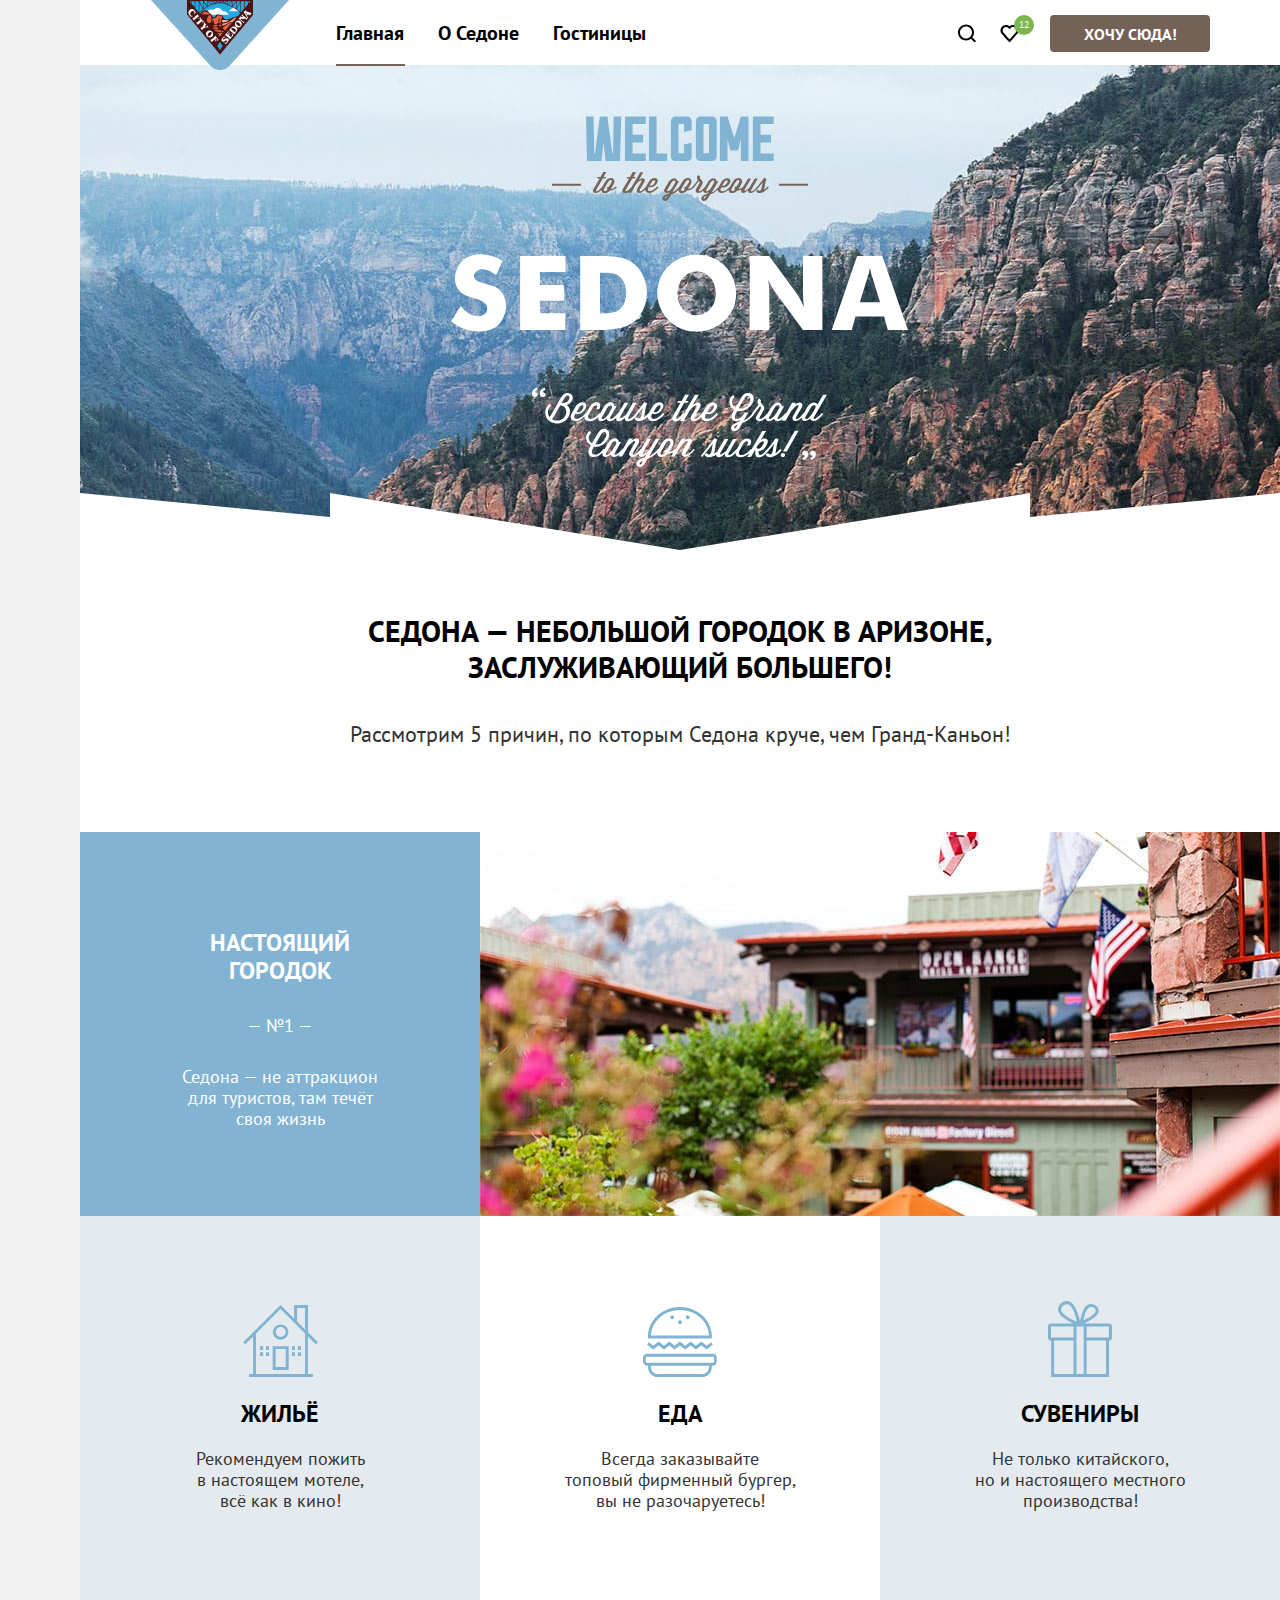
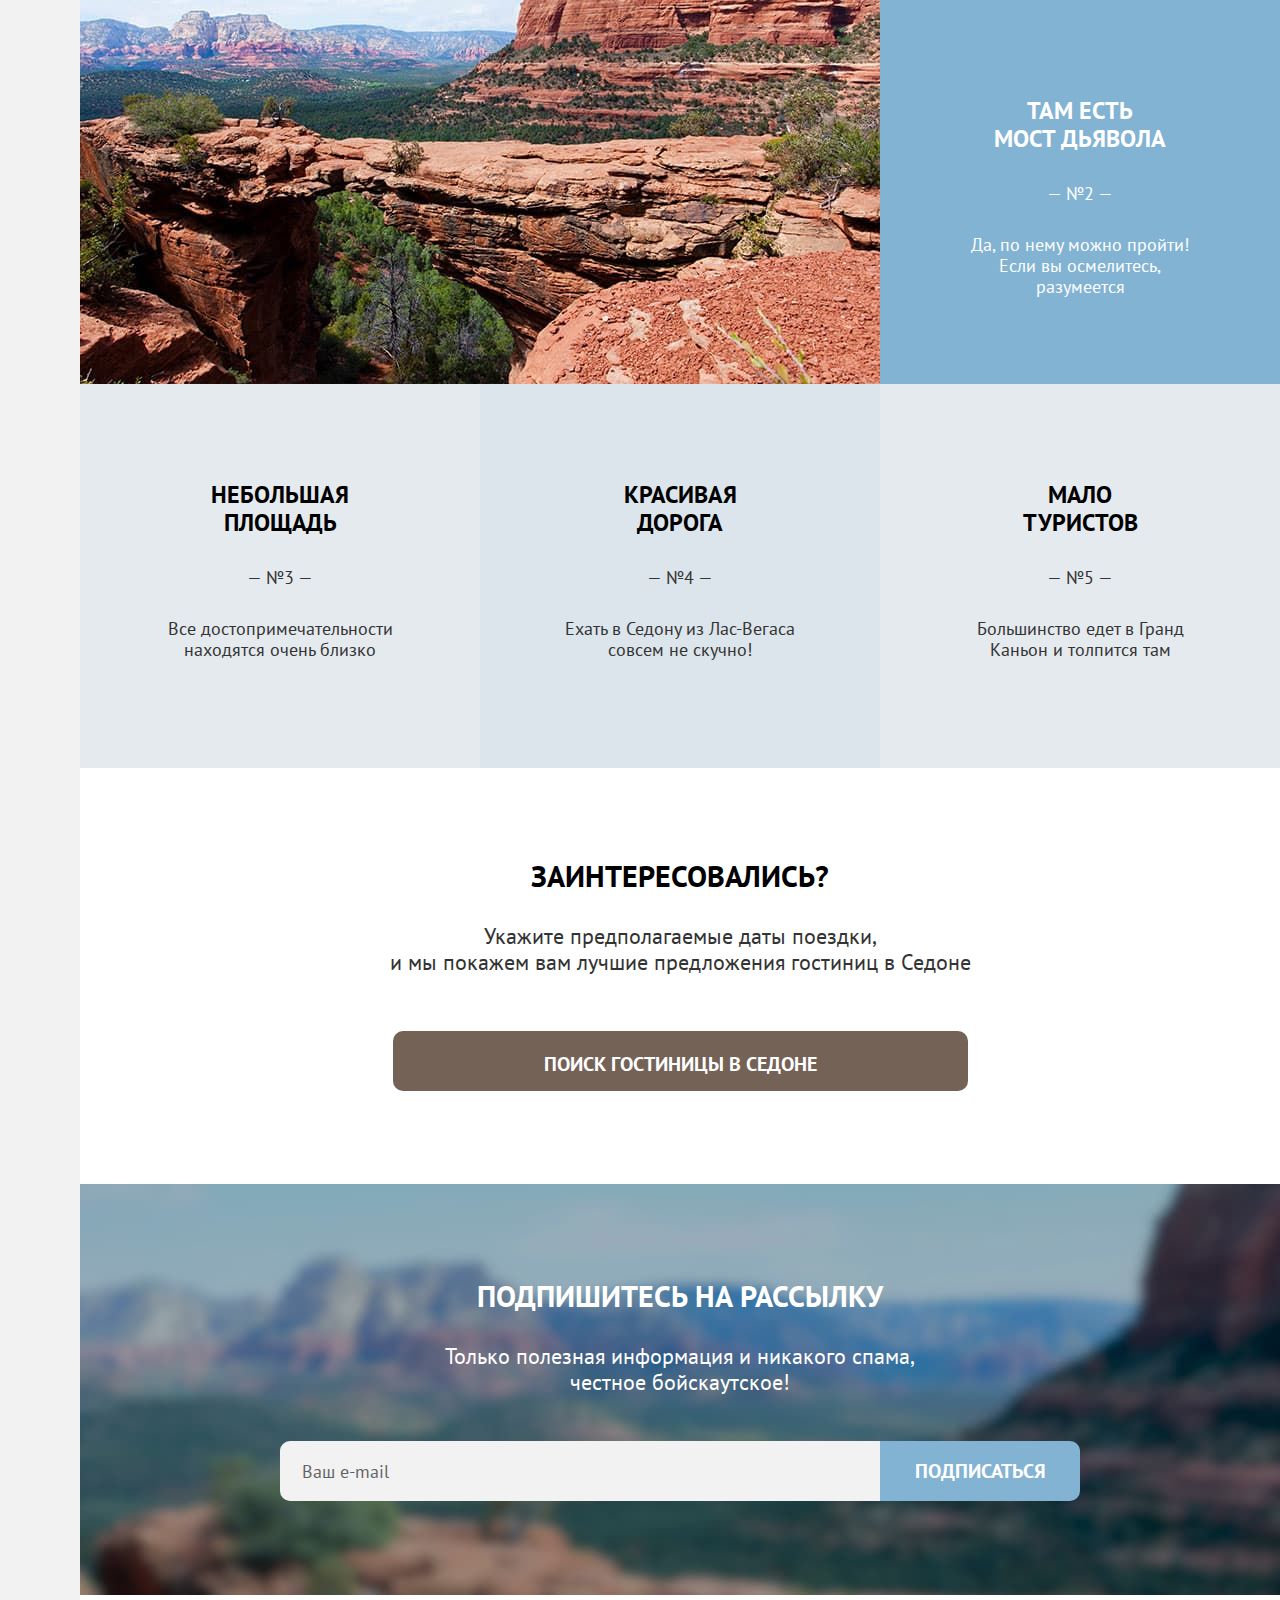
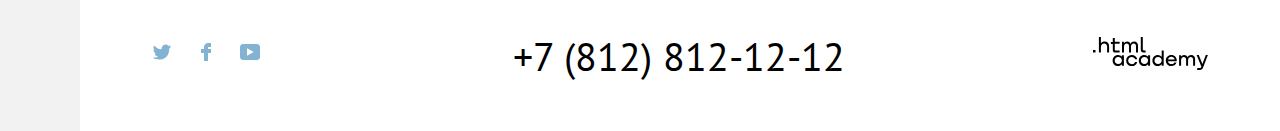
==== commit 719c4171: "Доступная разметка главной страницы" ====
--- a/index.html
+++ b/index.html
@@ -3,6 +3,7 @@
   <head>
     <meta charset="utf-8">
     <title>HTML Academy: Седона</title>
+    <link rel="icon" type="image/png" sizes="32x32" href="images/favicon.png">
     <link rel="stylesheet" href="styles/styles.css">
   </head>
   <body>
@@ -116,9 +117,8 @@
         <h3 class="subscription">Подпишитесь на рассылку</h3>
         <p class="newletter-description">Только полезная информация и никакого спама,<br> честное бойскаутское!</p>
         <form class="newletter-form" action="https://echo.htmlacademy.ru/" method="post">
-          <label>
-          <input class="field" type="email" name="newletter-email" placeholder="Ваш e-mail" required>
-          </label>
+          <label class="visually-hidden" for="newsletter-email">Email</label>
+          <input class="field" type="email" name="newletter-email" id="newletter-email" placeholder="Ваш e-mail" required>
           <button class="newletter-button button-blue" type="submit">Подписаться</button>
         </form>
        </section>
@@ -202,7 +202,7 @@
                       <svg class="tooltip-icon" aria-hidden="true" focusable="false" width="1" height="9" viewBox="0 0 1 9" fill="currentColor" xmlns="http://www.w3.org/2000/svg"><g clip-path="url(#a)">
                         <path d="M0 9h1V3H0v6ZM1 0H0v1h1V0Z"/></g><defs><clipPath id="a"><path d="M0 0h1v9H0z"/></clipPath></defs></svg>
                     </button>
-                    <span class="tooltip-text" role="tooltip" id="tooltip-label">Укажите количество детей,<br> которые будут с вами, возраст<br> которых от 6 до 18 лет.
+                    <span class="tooltip-text" role="tooltip" id="tooltip-label">Укажите количество детей, которые будут с вами, возраст которых от 6 до 18 лет.
                        Дети<br> до 6 лет размещаются бесплатно.</span>
                   </span>
                 </span>
--- a/styles/styles.css
+++ b/styles/styles.css
@@ -1,3 +1,10 @@
+/*
+* Prefixed by https://autoprefixer.github.io
+* PostCSS: v8.3.6,
+* Autoprefixer: v10.3.1
+* Browsers: > 2% and last 1 version
+*/
+
 @font-face {
   font-family: "PT Sans";
   font-style: normal;
@@ -60,6 +67,11 @@
   overflow: hidden;
 }
 
+img {
+  max-width: 100%;
+  object-fit: contain;
+}
+
 .main-container {
   flex-grow: 1;
 }
@@ -935,7 +947,8 @@
 
 .range-input::-webkit-outer-spin-button,
 .range-input::-webkit-inner-spin-button {
-  appearance: none;
+  -webkit-appearance: none;
+          appearance: none;
   margin: 0;
 }
 
@@ -1090,7 +1103,8 @@
 
 .select-field {
   background: url("../images/catalog/select-arrow.svg") no-repeat right 21px center;
-  appearance: none;
+  -webkit-appearance: none;
+          appearance: none;
 }
 
 .select-field:hover {
@@ -1538,7 +1552,8 @@
 .adult-field {
   width: 133px;
   height: 50px;
-  appearance: textfield;
+  -webkit-appearance: textfield;
+          appearance: textfield;
   border-radius: 4px;
   background-color: #f2f2f2;
   text-align: center;
@@ -1546,13 +1561,15 @@
 
 .children-field.field::-webkit-outer-spin-button,
 .children-field.field::-webkit-inner-spin-button {
-  appearance: none;
+  -webkit-appearance: none;
+          appearance: none;
   margin: 0;
 }
 
 .adult-field::-webkit-outer-spin-button,
 .adult-field::-webkit-inner-spin-button {
-  appearance: none;
+  -webkit-appearance: none;
+          appearance: none;
   margin: 0;
 }
 
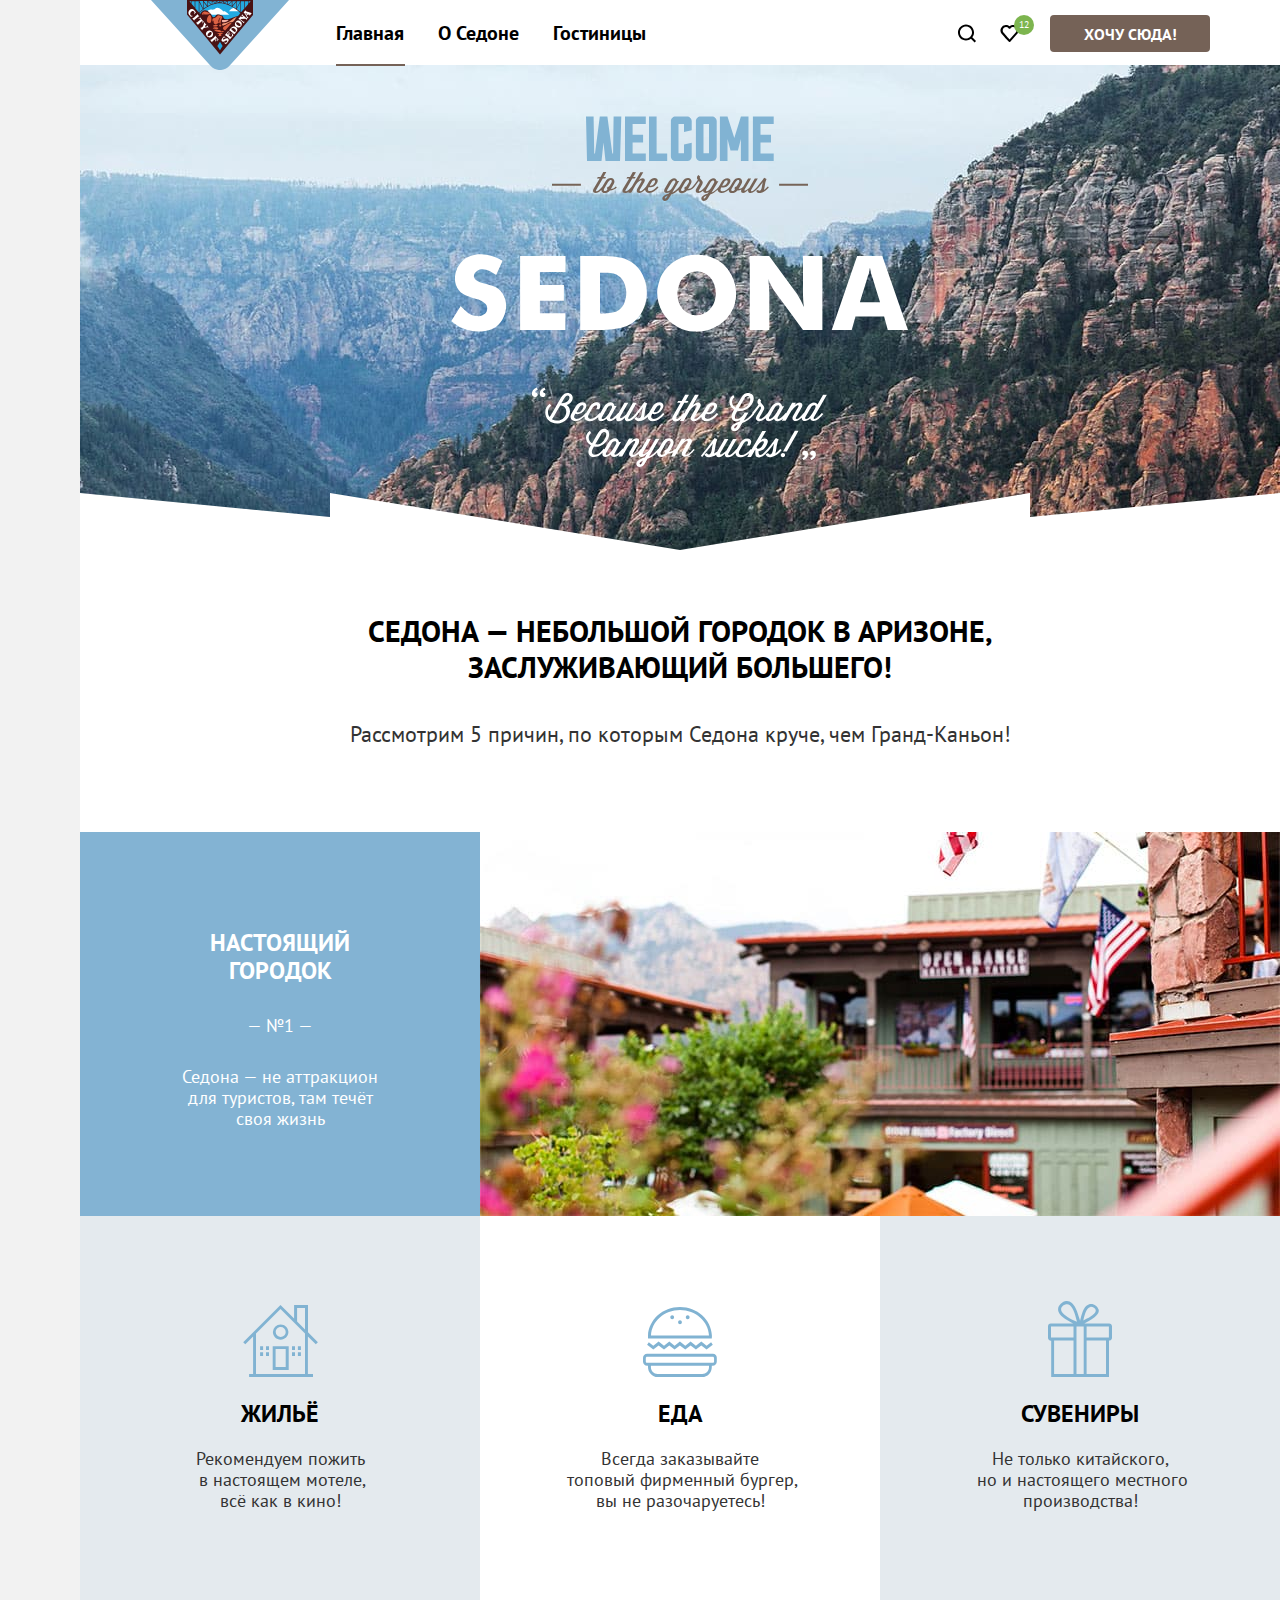
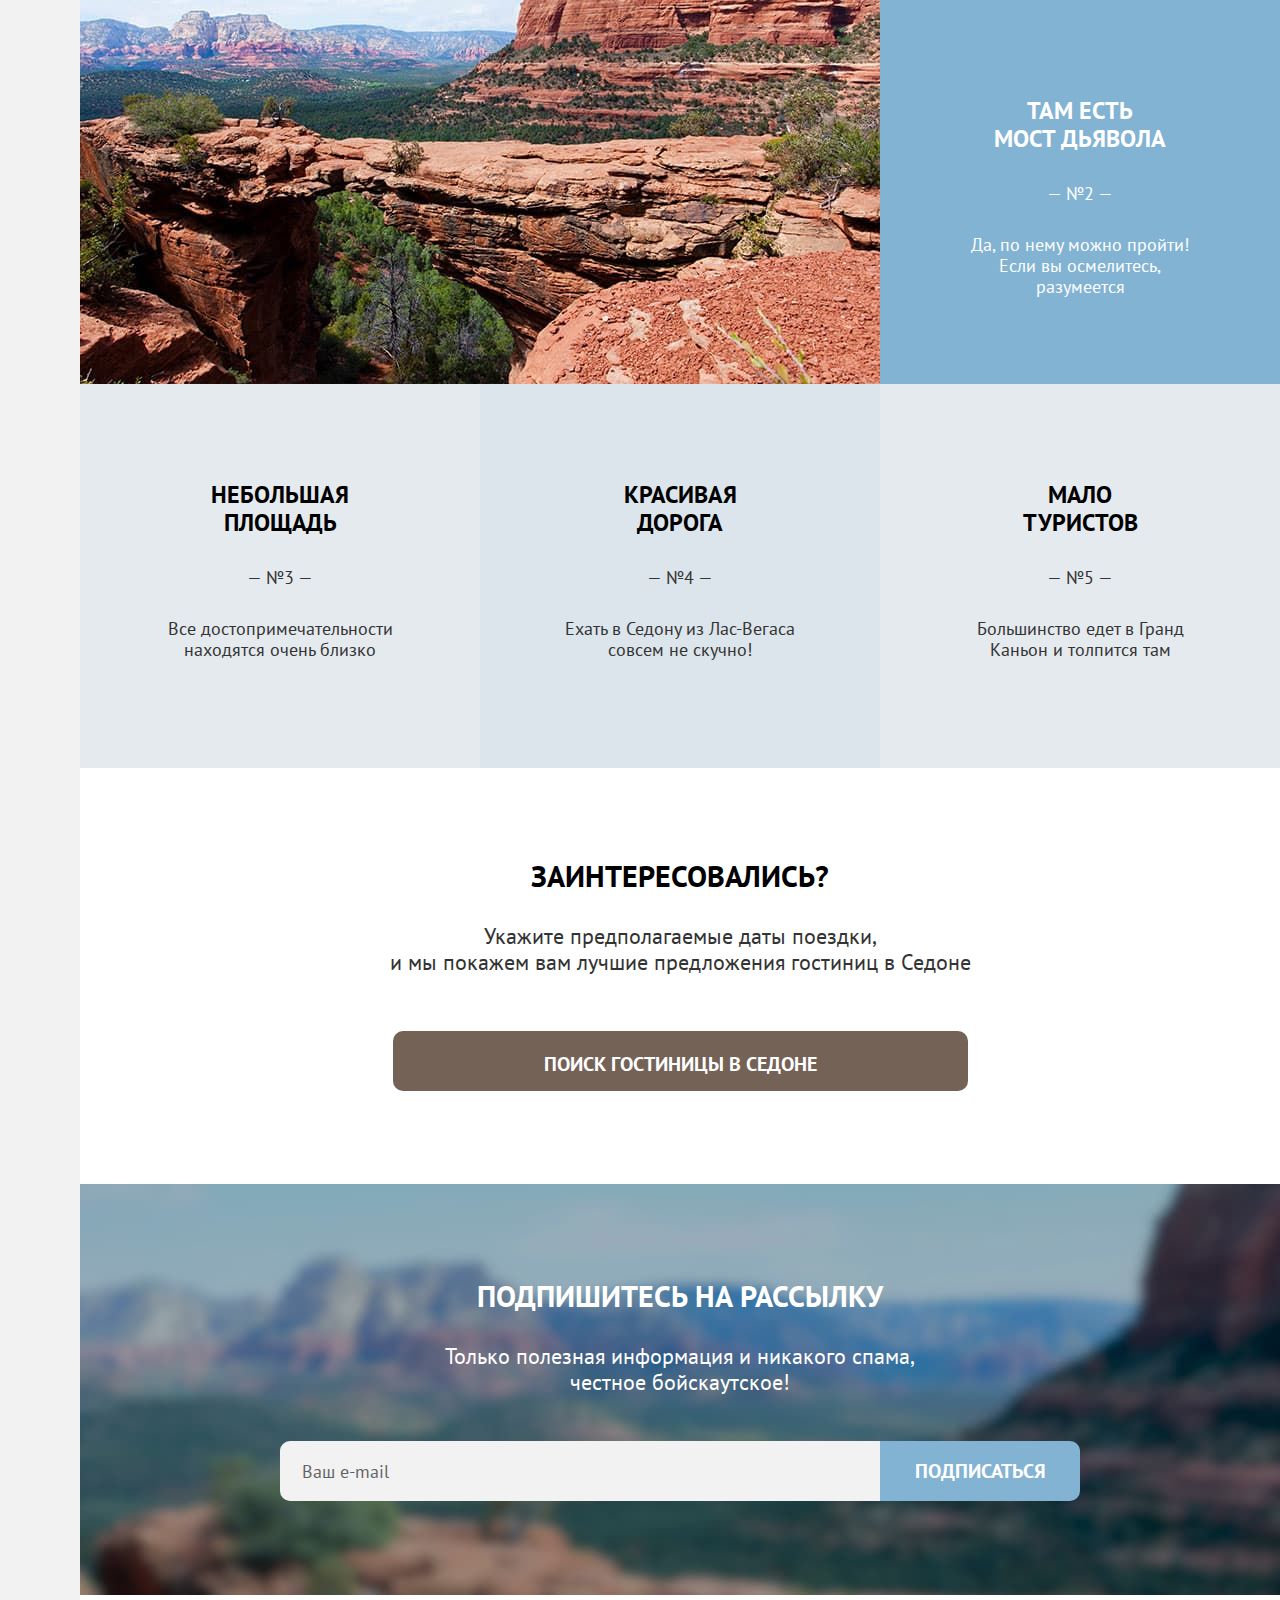
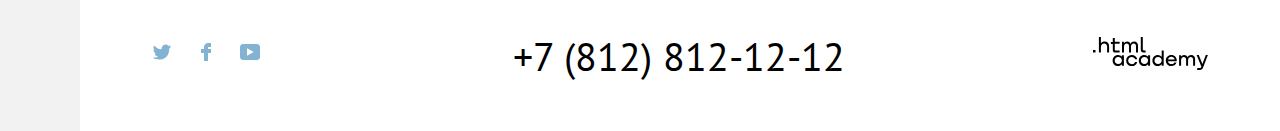
==== commit de444dc4: "Merge pull request #11 from AnnaPikaleva/master" ====
--- a/index.html
+++ b/index.html
@@ -72,15 +72,18 @@
           <li class="advantages-item picture photo-one"></li>
           <li class="advantages-item icon-house">
             <h3 class="travel-item">Жильё</h3>
-            <p class="travel-reason">Рекомендуем пожить<br> в настоящем мотеле,<br> всё как в кино!</p>
+            <p class="travel-reason">Рекомендуем пожить<br> в настоящем мотеле,
+всё как в кино!</p>
           </li>
           <li class="advantages-item food icon-burger">
             <h3 class="travel-item">Еда</h3>
-            <p class="travel-reason">Всегда заказывайте<br> топовый фирменный бургер,<br> вы не разочаруетесь!</p>
+            <p class="travel-reason">Всегда заказывайте<br> топовый фирменный бургер,
+вы не разочаруетесь!</p>
           </li>
           <li class="advantages-item icon-present">
             <h3 class="travel-item">Сувениры</h3>
-            <p class="travel-reason">Не только китайского,<br> но и настоящего местного<br> производства!</p>
+            <p class="travel-reason">Не только китайского,<br> но и настоящего местного
+производства!</p>
           </li>
           <li class="advantages-item picture photo-two"></li>
           <li class="advantages-item bridge">
@@ -117,8 +120,10 @@
         <h3 class="subscription">Подпишитесь на рассылку</h3>
         <p class="newletter-description">Только полезная информация и никакого спама,<br> честное бойскаутское!</p>
         <form class="newletter-form" action="https://echo.htmlacademy.ru/" method="post">
-          <label class="visually-hidden" for="newsletter-email">Email</label>
-          <input class="field" type="email" name="newletter-email" id="newletter-email" placeholder="Ваш e-mail" required>
+          <label>
+            <span class="visually-hidden">Email</span>
+            <input class="field" type="email" name="newletter-email" id="newletter-email" placeholder="Ваш e-mail" required>
+          </label>
           <button class="newletter-button button-blue" type="submit">Подписаться</button>
         </form>
        </section>
--- a/styles/styles.css
+++ b/styles/styles.css
@@ -375,6 +375,7 @@
 .travel-reason {
   margin: 0 75px 79px;
   color: #333333;
+  white-space: pre;
 }
 
 .reason {
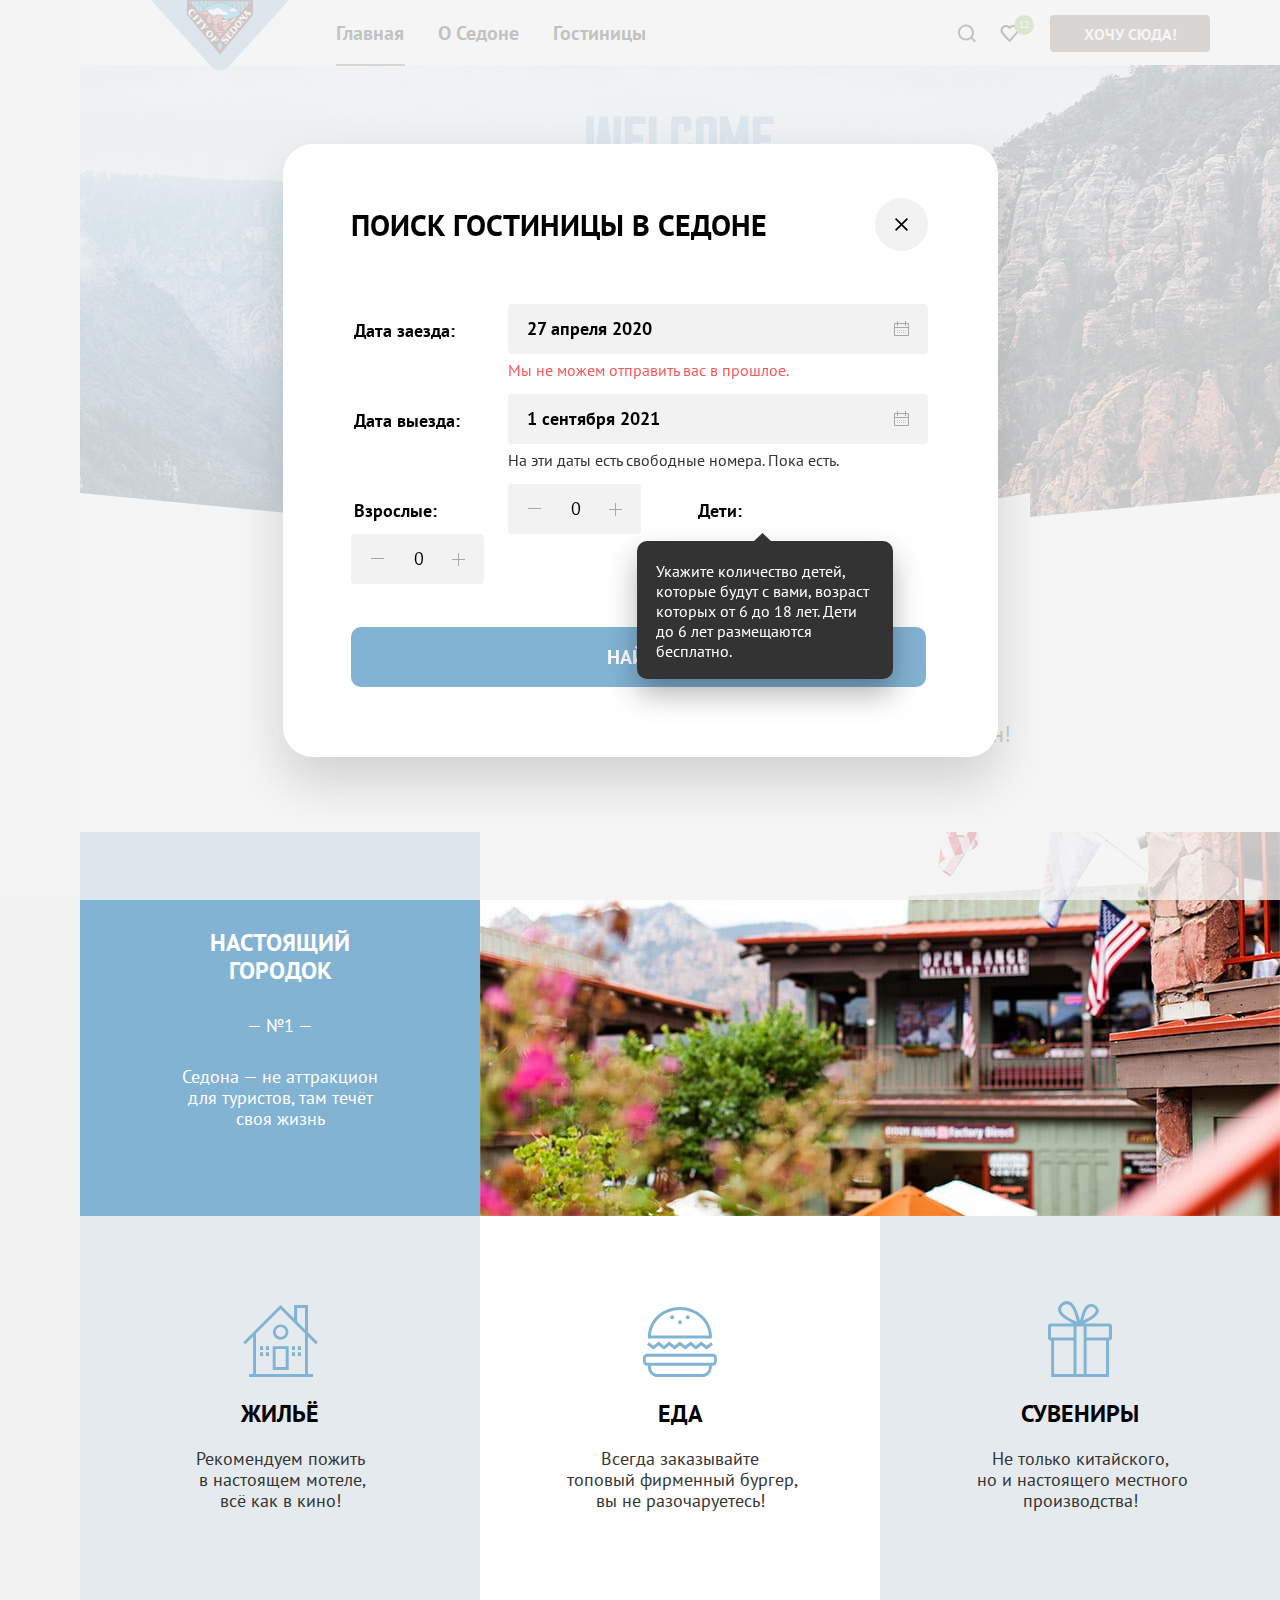
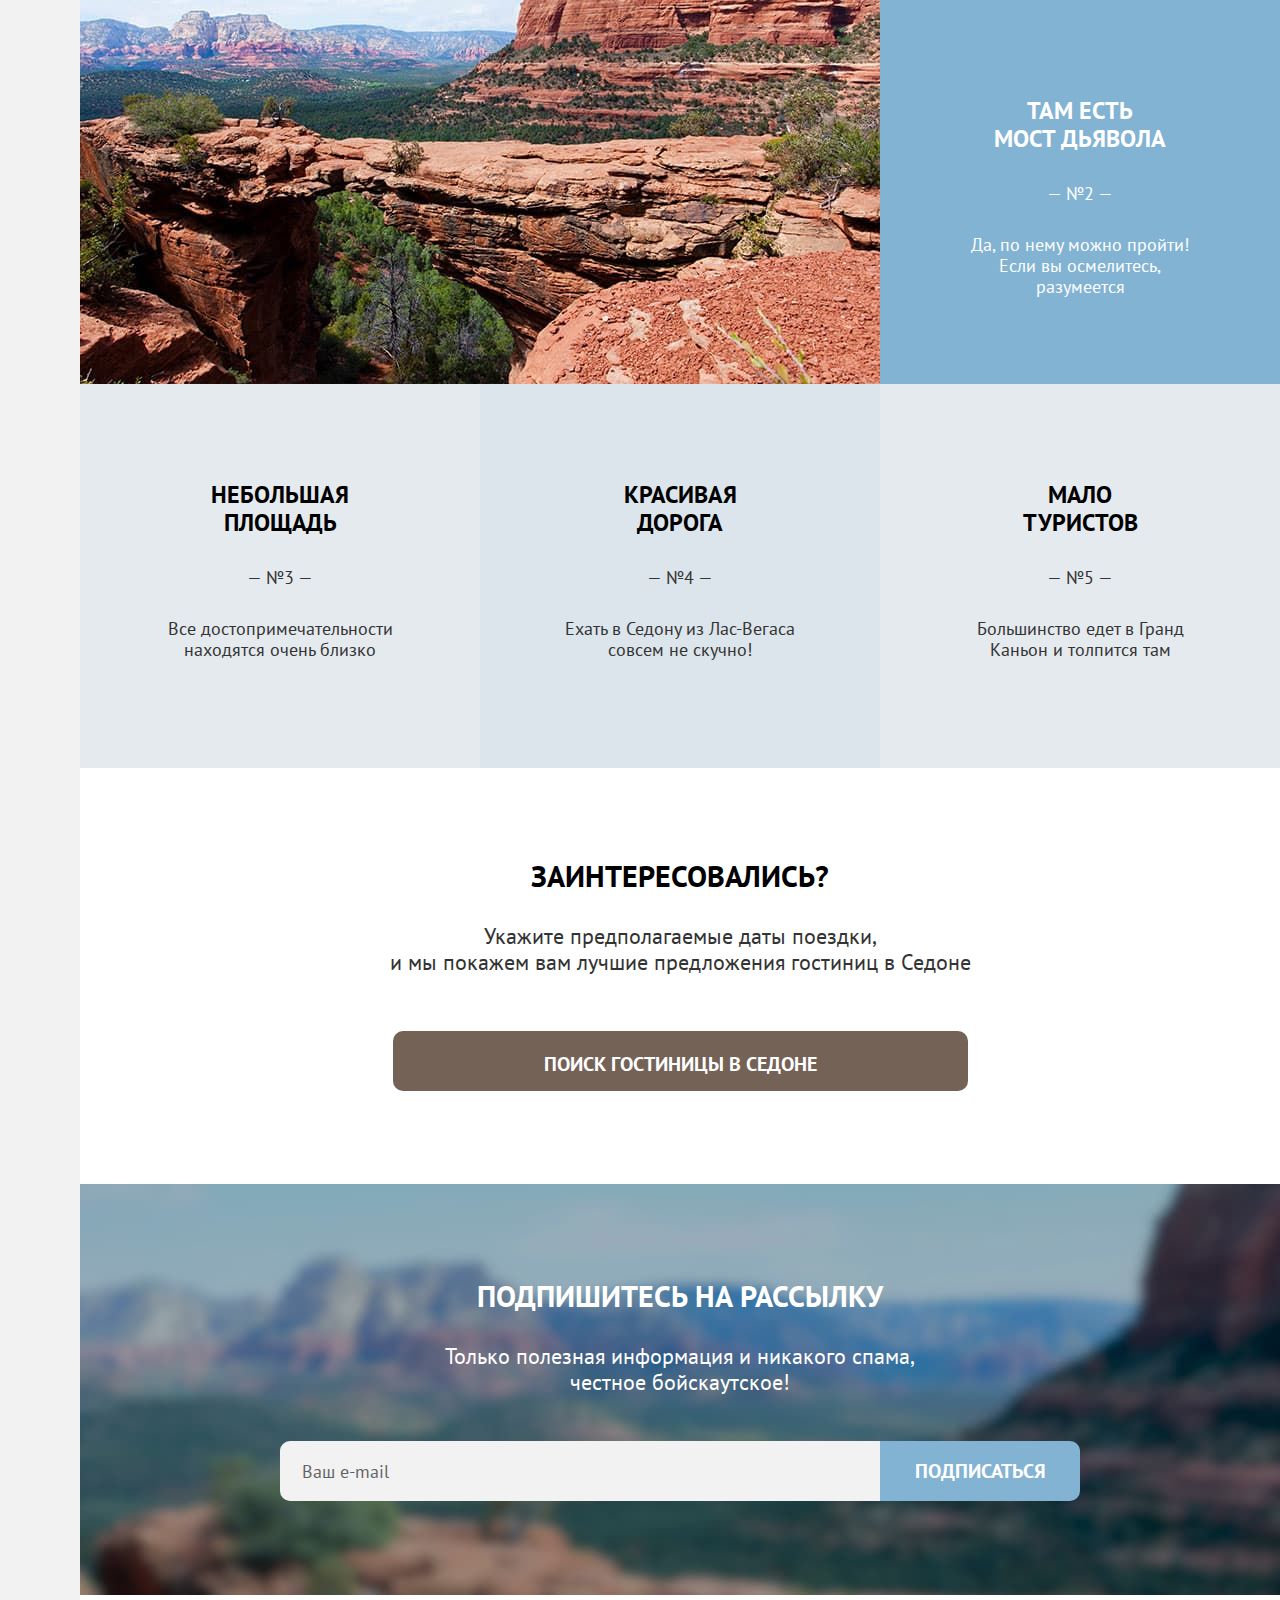
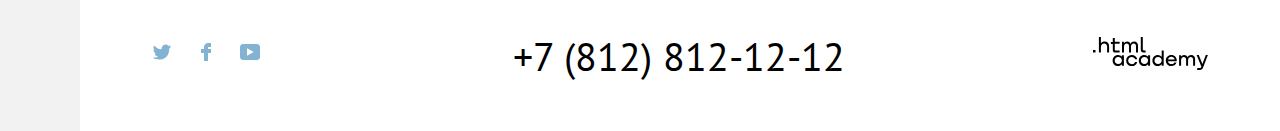
==== commit f5df0030: "Добавляет исправление по критериям" ====
--- a/index.html
+++ b/index.html
@@ -10,7 +10,7 @@
     <header class="page-header">
       <nav class="navigation">
         <a class="navigation-logo" href="#">
-          <img class="header-logo" src="images/header/brandsedona.svg" width="139" height="70" alt="Логотип Седона">
+          <img class="header-logo" src="images/header/brandsedona.svg" width="139" height="70" alt="Логотип Седона.">
         </a>
         <ul class="navigation-list">
           <li class="navigation-item">
@@ -29,7 +29,7 @@
               <svg class="navigation-icon" aria-hidden="true" focusable="false" width="20" height="19" viewBox="0 0 20 19" fill="none" xmlns="http://www.w3.org/2000/svg">
                 <path d="m19.026 17.05-3.71-3.7c1.002-1.3 1.704-3 1.704-4.9 0-4.4-3.61-8-8.023-8C4.585.45.975 4.15.975 8.55c0 4.4 3.61 8 8.022 8 1.805 0 3.51-.6 4.914-1.7l3.71 3.7 1.405-1.5Zm-10.029-2.5c-3.309 0-6.017-2.7-6.017-6s2.708-6 6.017-6c3.31 0 6.017 2.7 6.017 6s-2.707 6-6.017 6Z"/></svg>
               <span class="visually-hidden">
-                Поиск
+                Поиск.
               </span>
             </a>
           </li>
@@ -38,7 +38,7 @@
               <svg class="navigation-icon" aria-hidden="true" focusable="false" width="19" height="17" viewBox="0 0 19 17" fill="none" xmlns="http://www.w3.org/2000/svg">
                 <path d="M9.44 17c-.3 0-.6-.1-.8-.4-5.41-6.1-6.72-7.5-7.02-7.9A5.4 5.4 0 0 1 6.03 0c1.3 0 2.51.5 3.51 1.3a5.47 5.47 0 0 1 9.03 4.1c0 1.3-.5 2.5-1.3 3.4l-7.02 7.9c-.2.2-.4.3-.8.3ZM3.43 7.5c.3.4 3.5 4 6.11 6.9l6.22-7c.5-.5.7-1.2.7-2 0-1.8-1.5-3.3-3.3-3.3-1 0-2.01.5-2.71 1.3-.3.3-.6.4-.9.4-.3 0-.6-.2-.8-.4a3.7 3.7 0 0 0-2.72-1.3c-1.8 0-3.3 1.5-3.3 3.3-.1.9.3 1.6.7 2.1-.1 0-.1 0 0 0Z"/></svg>
               <span class="visually-hidden">
-                Избранное
+                Избранное.
               </span>
               <div class="likes">
                 <span class="amount-likes">12</span>
@@ -54,15 +54,15 @@
     <main class="main-container main-index">
       <div class="page-container">
       <div class="logotype">
-       <h1 class="visually-hidden">Седона</h1>
-       <img class="logo" src="images/index/welcome.svg" width="458" height="352" alt="Welcom to Sedona">
+       <h1 class="visually-hidden">Седона.</h1>
+       <img class="logo" src="images/index/welcome.svg" width="458" height="352" alt="Welcom to Sedona.">
       </div>
       <div class="description">
          <p class="definition">Седона — небольшой городок в Аризоне,<br>заслуживающий большего!</p>
          <p class="cause">Рассмотрим 5 причин, по которым Седона круче, чем Гранд-Каньон!</p>
       </div>
       <section class="advantages">
-        <h2 class="visually-hidden">Преимущества</h2>
+        <h2 class="visually-hidden">Преимущества.</h2>
         <ul class="advantages-list">
           <li class="advantages-item real-city">
             <h3 class="advantages-title">Настоящий<br> городок</h3>
@@ -109,20 +109,20 @@
         </ul>
       </section>
       <section class="hotel-search">
-        <h2 class="visually-hidden">Поиск гостиницы</h2>
+        <h2 class="visually-hidden">Поиск гостиницы.</h2>
         <h3 class="hotel-search-title">Заинтересовались?</h3>
         <p class="hotel-search-description">Укажите предполагаемые даты поездки,<br>
           и мы покажем вам лучшие предложения гостиниц в Седоне</p>
         <a class="button-search button-brown" href="#">ПОИСК ГОСТИНИЦЫ В СЕДОНЕ</a>
       </section>
       <section class="newletter newletter-index">
-        <h2 class="visually-hidden">Рассылка</h2>
+        <h2 class="visually-hidden">Рассылка.</h2>
         <h3 class="subscription">Подпишитесь на рассылку</h3>
         <p class="newletter-description">Только полезная информация и никакого спама,<br> честное бойскаутское!</p>
         <form class="newletter-form" action="https://echo.htmlacademy.ru/" method="post">
           <label>
-            <span class="visually-hidden">Email</span>
-            <input class="field" type="email" name="newletter-email" id="newletter-email" placeholder="Ваш e-mail" required>
+            <span class="visually-hidden">Email.</span>
+            <input class="field" type="email" name="newletter-email" placeholder="Ваш e-mail" required>
           </label>
           <button class="newletter-button button-blue" type="submit">Подписаться</button>
         </form>
@@ -137,14 +137,14 @@
                 <svg class="social-icon" aria-hidden="true" focusable="false" width="18" height="16" viewBox="0 0 18 16" fill="none" xmlns="http://www.w3.org/2000/svg">
                   <path fill="currentColor" d="M11.6.68c1.8-.5 3.2.3 3.8 1.2.7-.2 1.4-.5 2.1-.7 0 .9-.6 1.5-.9 1.8.7.1 1.4-.6 1.4-.6-.2 1-1.1 1.8-1.7 2-.2 6.8-3.3 11.2-10.6 11.1h-.5c-.4 0-4.4-.5-5.2-1.9
                    2.4.2 4.1-.4 5-1.2-1-.3-2.9-.4-3.2-2.9.4.1.6.2 1.3.1-1.3-.8-2.7-1.6-2.6-3.8.3.3 1.1.5 1.4.5-.8-.2-2.1-3.3-1-4.9 1.9 1.9 4 3.6 7.6 3.8.2-2.4 1.2-3.9 3.1-4.5Z"/></svg>
-                <span class="visually-hidden">Твиттер</span>
+                <span class="visually-hidden">Твиттер.</span>
               </a>
             </li>
             <li class="footer-social-item">
               <a class="button-social" href="https://www.facebook.com/htmlacademy">
                 <svg class="social-icon" aria-hidden="true" focusable="false" width="10" height="18" viewBox="0 0 10 18" fill="none" xmlns="http://www.w3.org/2000/svg">
                   <path fill="currentColor" d="M7 0C4.8 0 3 1.8 3 4v2H0v4h3v8h4v-8h3V6H7V4h3V0H7Z"/></svg>
-                <span class="visually-hidden">Фейсбук</span>
+                <span class="visually-hidden">Фейсбук.</span>
               </a>
             </li>
             <li class="footer-social-item">
@@ -152,7 +152,7 @@
                 <svg class="social-icon" aria-hidden="true" focusable="false" width="20" height="16" viewBox="0 0 20 16" fill="none" xmlns="http://www.w3.org/2000/svg">
                   <path fill="currentColor" d="M17 0H2.9C1.2 0 0 1.5 0 3.2v9.5C0 14.5 1.2 16 2.9 16h14.3c1.5 0 2.9-1.5 2.9-3.2V3.2C19.9 1.5 18.7
                    0 17 0ZM7 11.8V4.2L13.7 8 7 11.8Z"/></svg>
-                <span class="visually-hidden">Ютуб</span>
+                <span class="visually-hidden">Ютуб.</span>
               </a>
             </li>
           </ul>
@@ -171,10 +171,10 @@
           </div>
         </section>
       </footer>
-      <div class="modal-container modal-container-close">
+      <div class="modal-container modal-container-clos">
         <div class="modal modal-hotel-search">
           <button class="modal-close-button">
-            <span class="visually-hidden">Закрыть</span>
+            <span class="visually-hidden">Закрыть.</span>
           </button>
           <section class="modal-content">
             <h2 class="modal-title">Поиск гостиницы в Седоне</h2>
--- a/styles/styles.css
+++ b/styles/styles.css
@@ -255,8 +255,8 @@
 
 .button-blue:active {
   background: #68a2ca;
-  color: #ffffff;
-  opacity: 0.3;
+  color: rgba(255, 255, 255, 0.3);
+  outline: none;
 }
 
 .button-green {
@@ -277,8 +277,7 @@
 }
 
 .button-green:active {
-  color: #ffffff;
-  opacity: 0.3;
+  color: rgba(255, 255, 255, 0.3);
   outline: none;
 }
 
@@ -297,7 +296,9 @@
 
 .logotype {
   color: #ffffff;
-  background: #000000 url("../images/index/index-background.jpg") no-repeat;
+  background-color: rgba(131, 179, 211, 0.6);
+  background-image: url("../images/index/index-background.jpg");
+  background-repeat: no-repeat;
   background-size: cover;
 }
 
@@ -495,7 +496,7 @@
 
 .newletter-index {
   color: #ffffff;
-  background-color: #000000;
+  background-color: #576a75;
   background-image: url("../images/index/background.jpg");
   background-size: cover;
   background-repeat: no-repeat;
@@ -716,7 +717,7 @@
   background-size: cover;
   background-repeat: no-repeat;
   color: #ffffff;
-  background-color: #000000;
+  background-color: rgba(117, 98, 87, 0.9);
   padding: 35px 72px 67px 66px;
   margin-top: -4px;
 }
@@ -736,16 +737,23 @@
   padding: 0;
   margin-bottom: 45px;
   margin-top: -7px;
-}
-
-.breadcrumbs-arrow {
+  position: relative;
+}
+
+.breadcrumbs-item::after {
+  content: "";
+  display: block;
   background: url("../images/catalog/catalog-arrow.svg") no-repeat;
   height: 8px;
   width: 5px;
   opacity: 0.6;
-  margin: auto;
-  margin-right: 4px;
-  margin-left: 1px;
+  position: absolute;
+  top: 8px;
+  left: 30px;
+}
+
+.breadcrumbs-item:last-child::after {
+  content: none;
 }
 
 .breadcrumbs-link {
@@ -755,6 +763,7 @@
   list-style-type: none;
   color: #ffffff;
   padding: 6px 8px 9px;
+  margin-right: 9px;
 }
 
 .breadcrumbs-link:hover {
@@ -1025,6 +1034,10 @@
   outline: 3px solid #ffffff;
 }
 
+.button-apply:active {
+  outline: none;
+}
+
 .button-reset {
   color: #ffffff;
   font-family: inherit;
@@ -1036,7 +1049,7 @@
   min-height: 32px;
   border: none;
   background-color: transparent;
-  margin: 19px auto 15px;
+  margin: 15px auto 12px;
   cursor: pointer;
 }
 
@@ -1445,7 +1458,7 @@
   background-color: #f2f2f2;
   border-radius: 50%;
   border: none;
-  background-image: url("../images/index/Close.svg");
+  background-image: url("../images/index/button-close.svg");
   background-repeat: no-repeat;
   background-position: center;
   cursor: pointer;
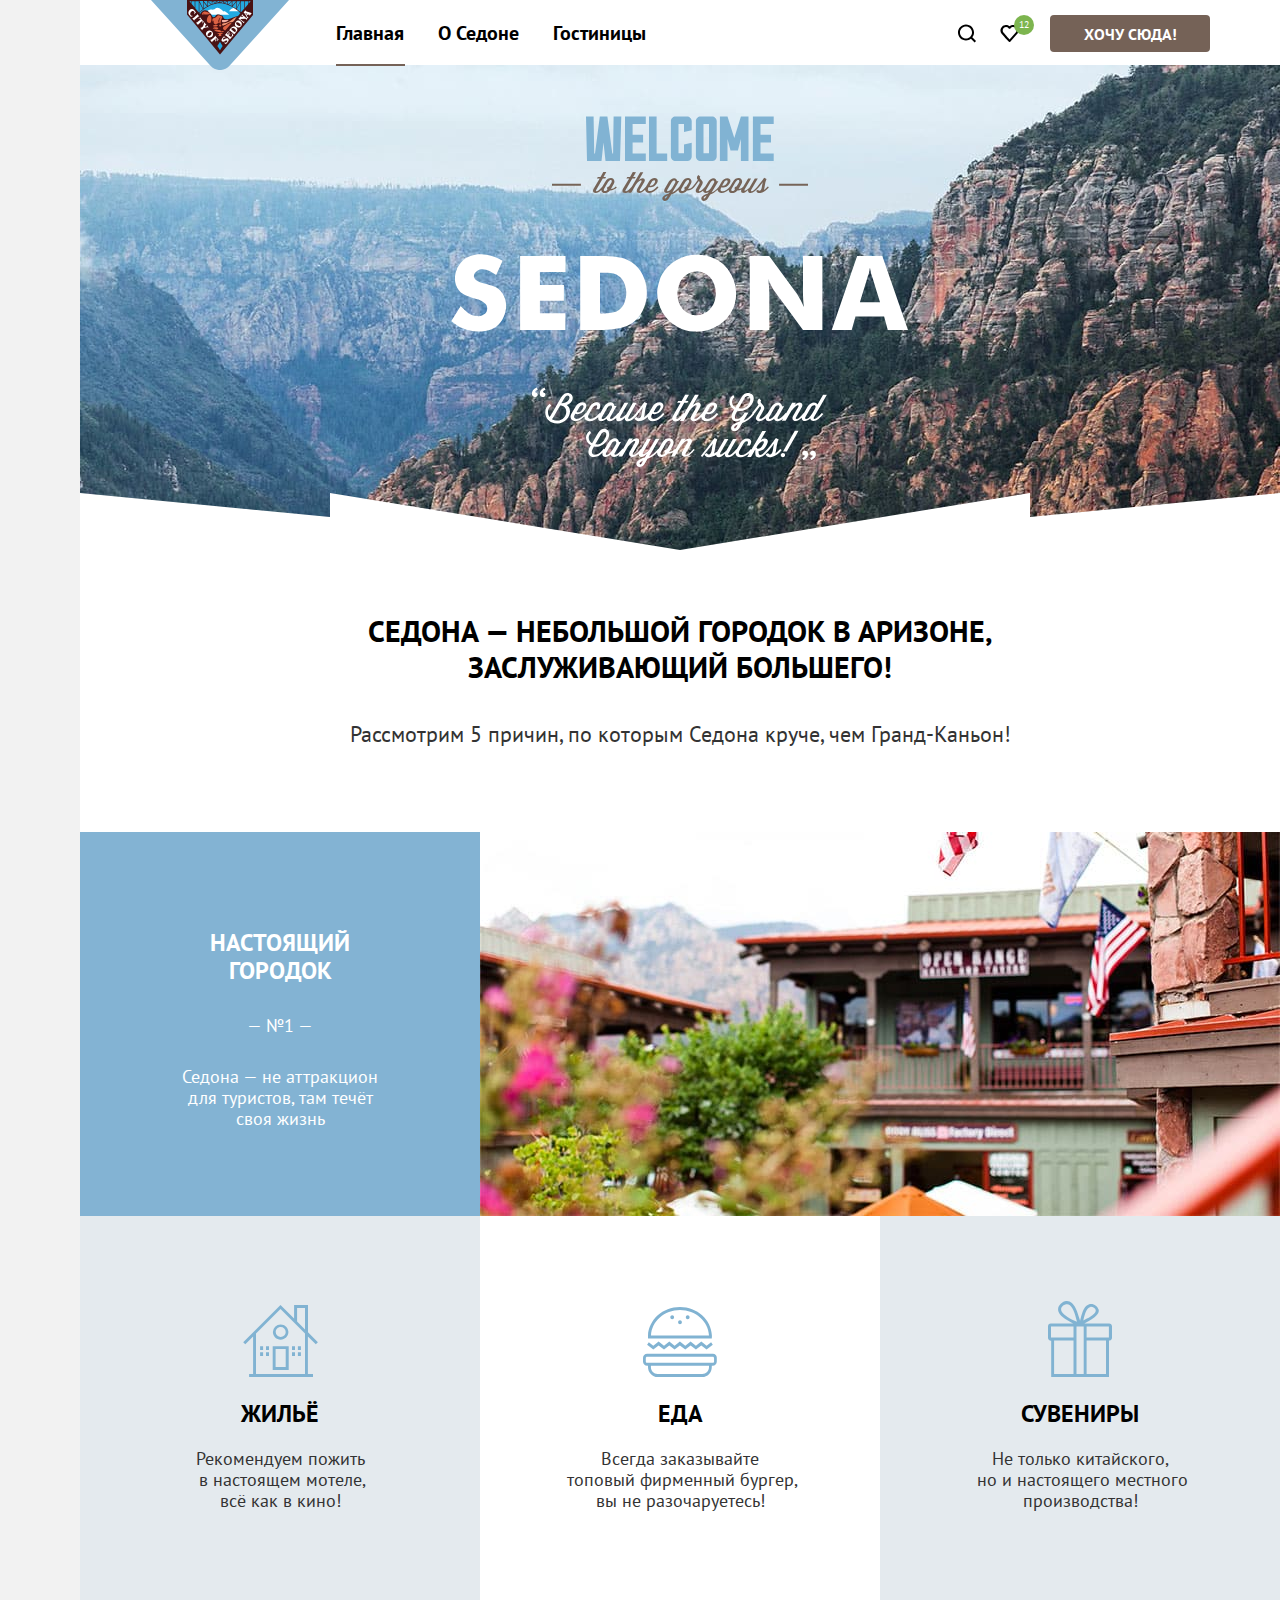
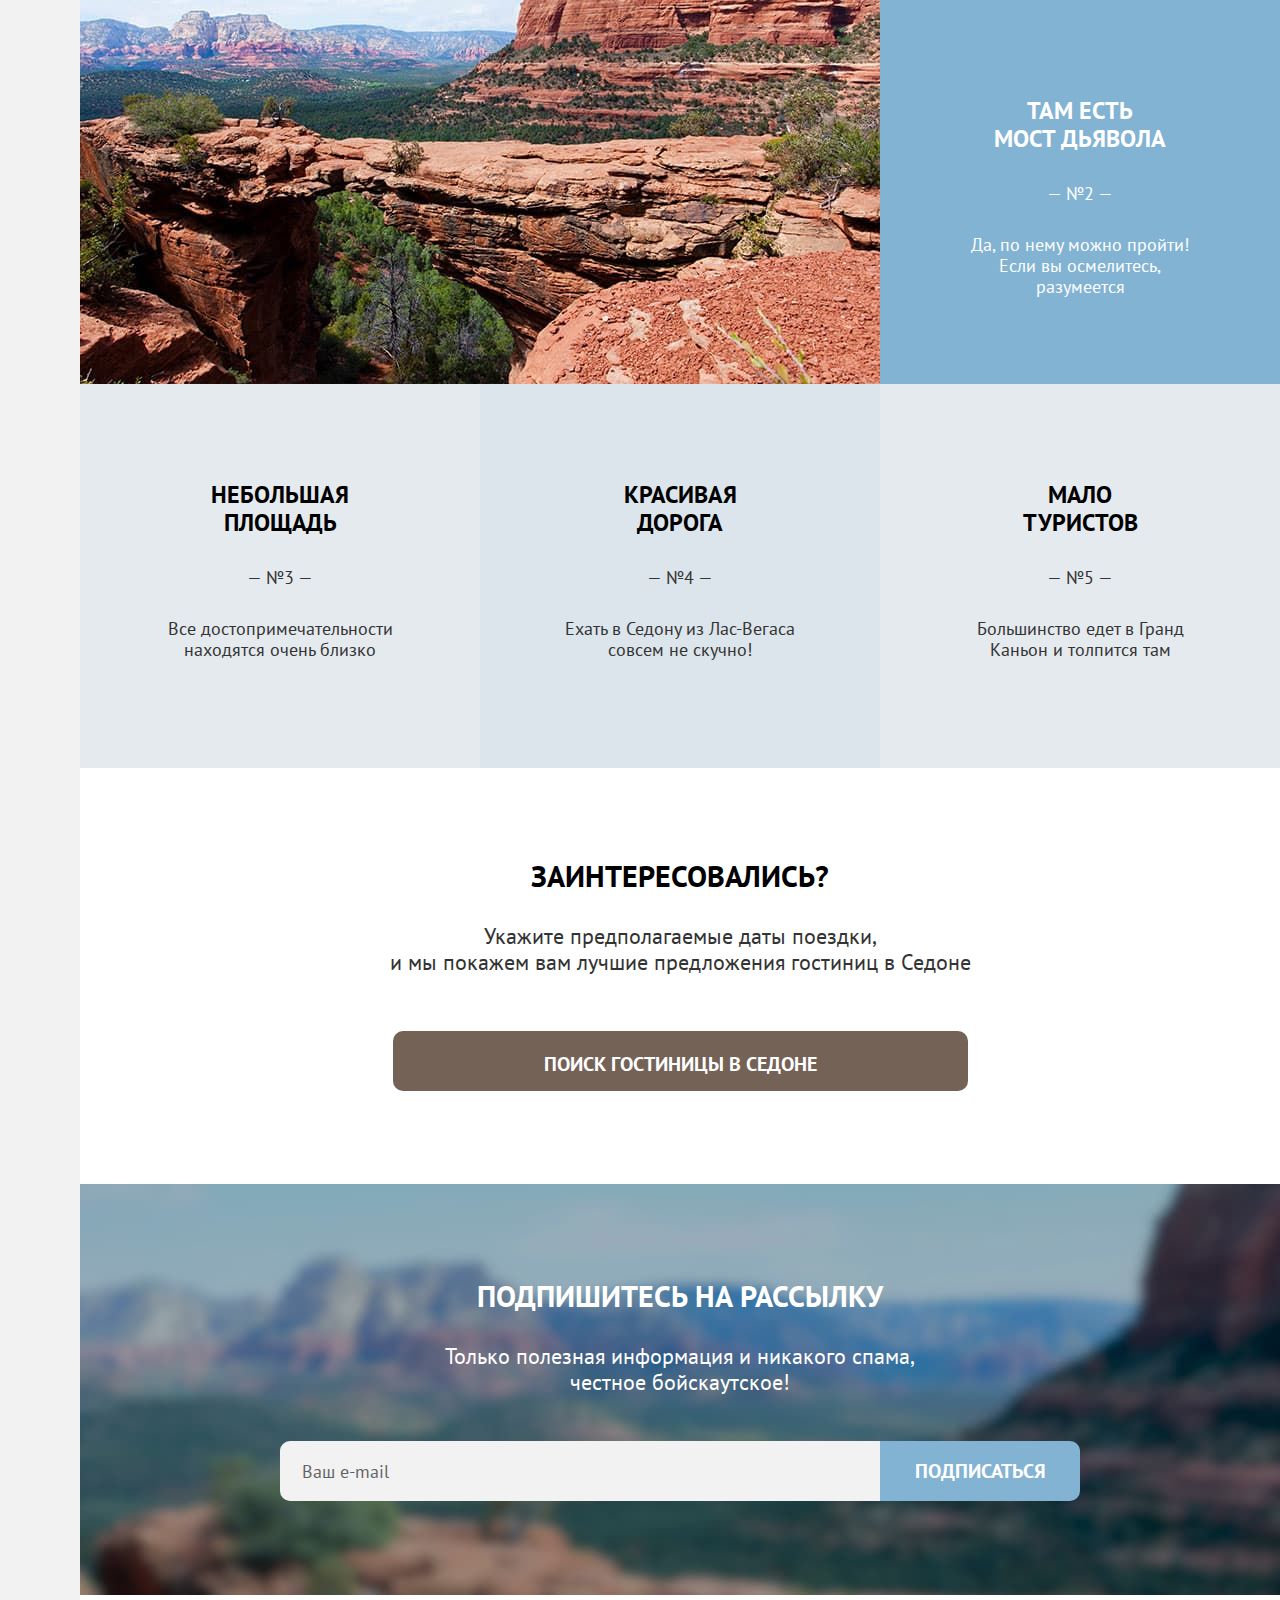
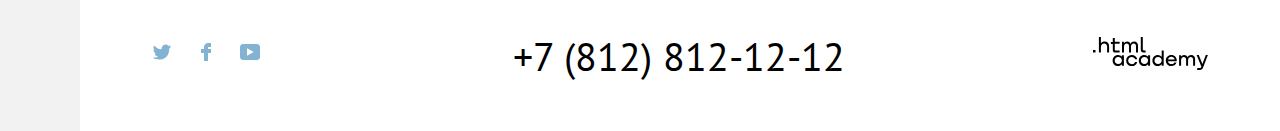
==== commit fffb0320: "Merge pull request #16 from AnnaPikaleva/master" ====
--- a/index.html
+++ b/index.html
@@ -20,7 +20,7 @@
             <a class="navigation-link" href="#">О Седоне</a>
           </li>
           <li class="navigation-item">
-            <a class="navigation-link" href="catalog.html">Гостиницы</a>
+            <a class="navigation-link" href="hotels.html">Гостиницы</a>
           </li>
         </ul>
         <ul class="navigation-list navigation-user">
@@ -171,7 +171,7 @@
           </div>
         </section>
       </footer>
-      <div class="modal-container modal-container-clos">
+      <div class="modal-container modal-container-close">
         <div class="modal modal-hotel-search">
           <button class="modal-close-button">
             <span class="visually-hidden">Закрыть.</span>
